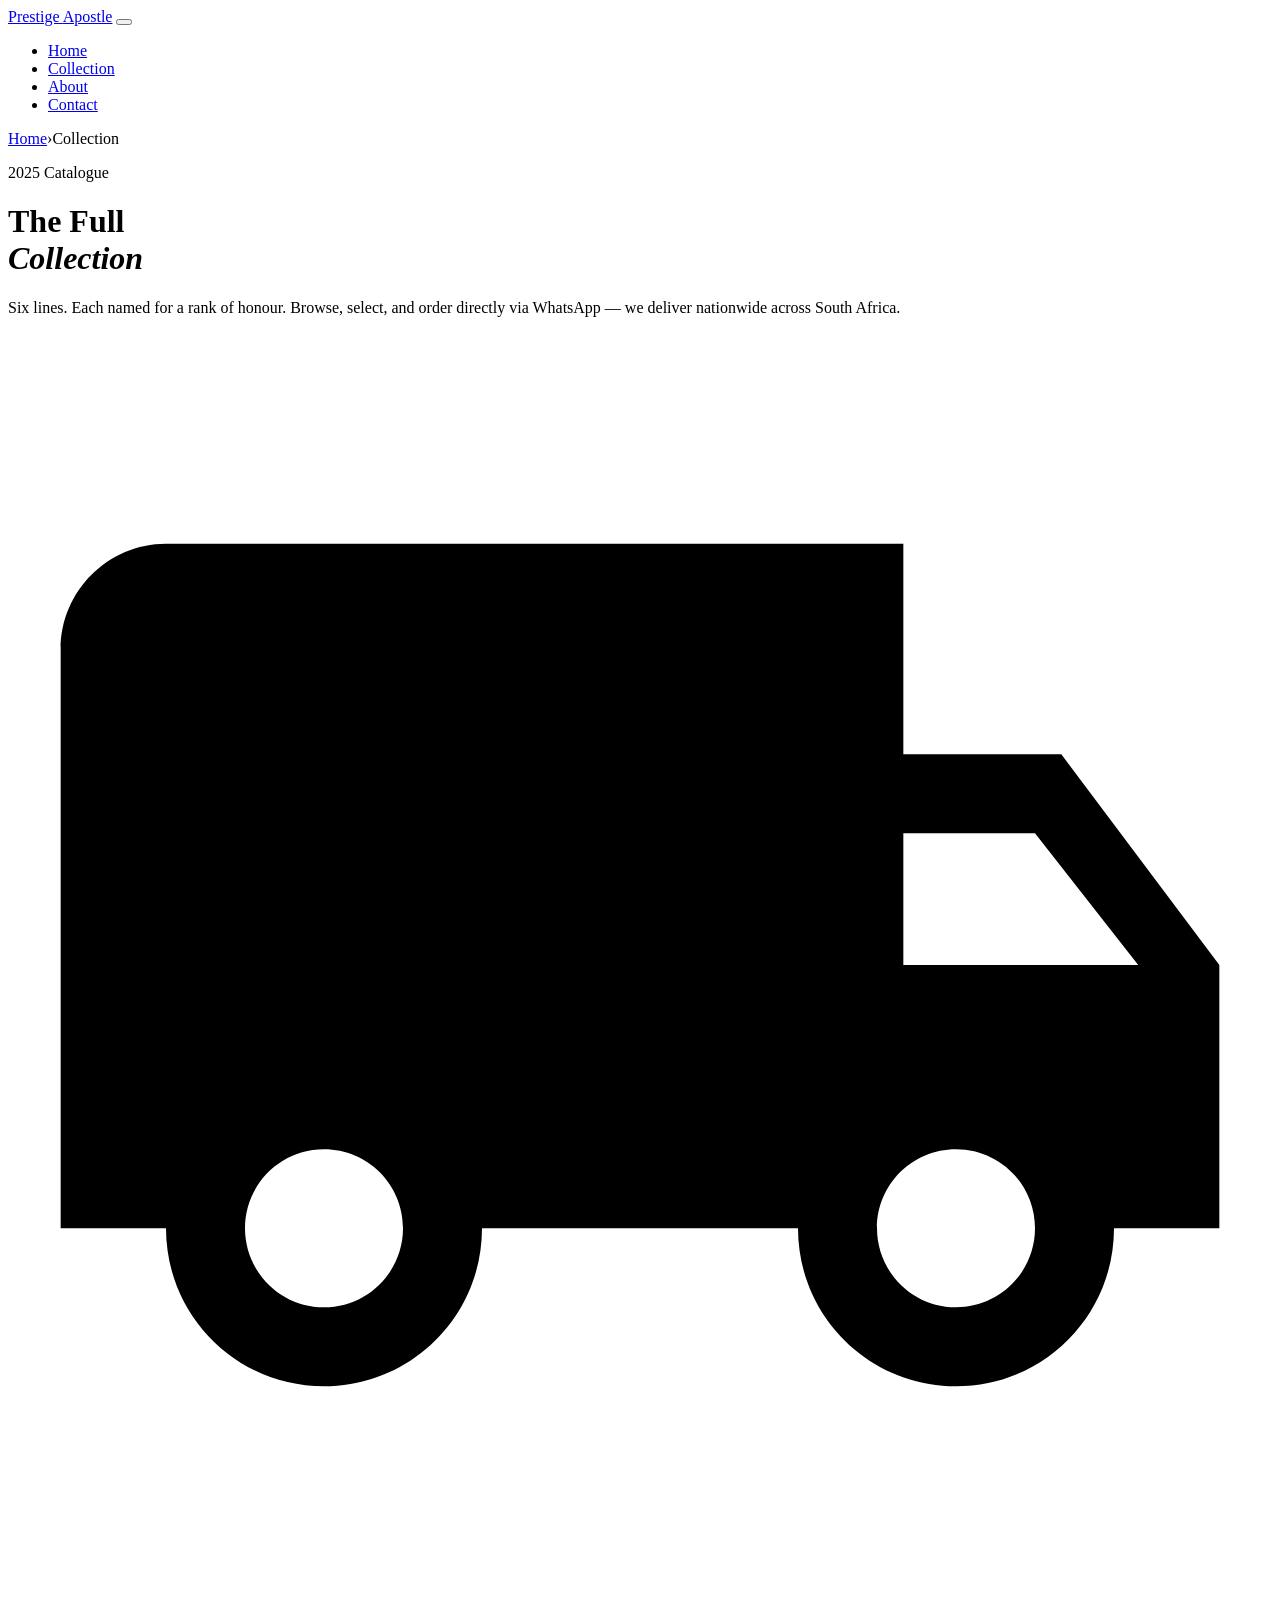
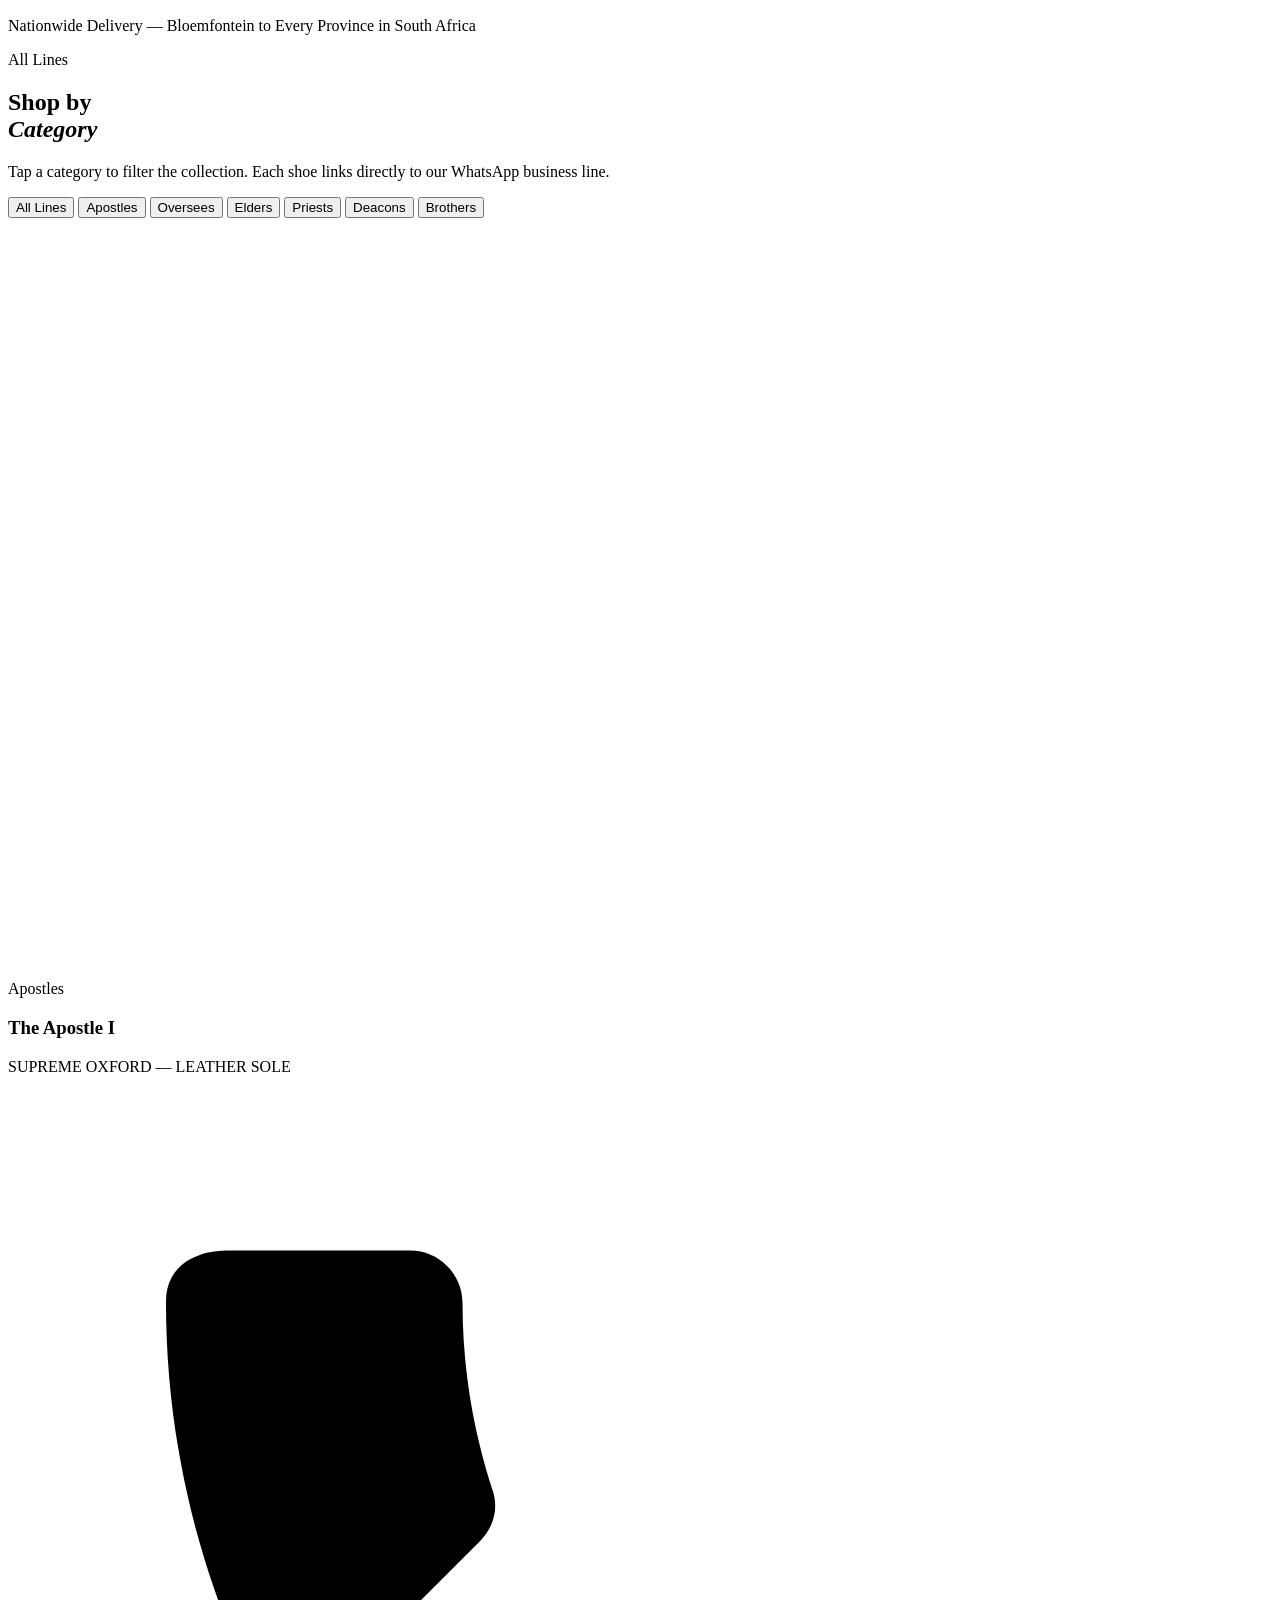
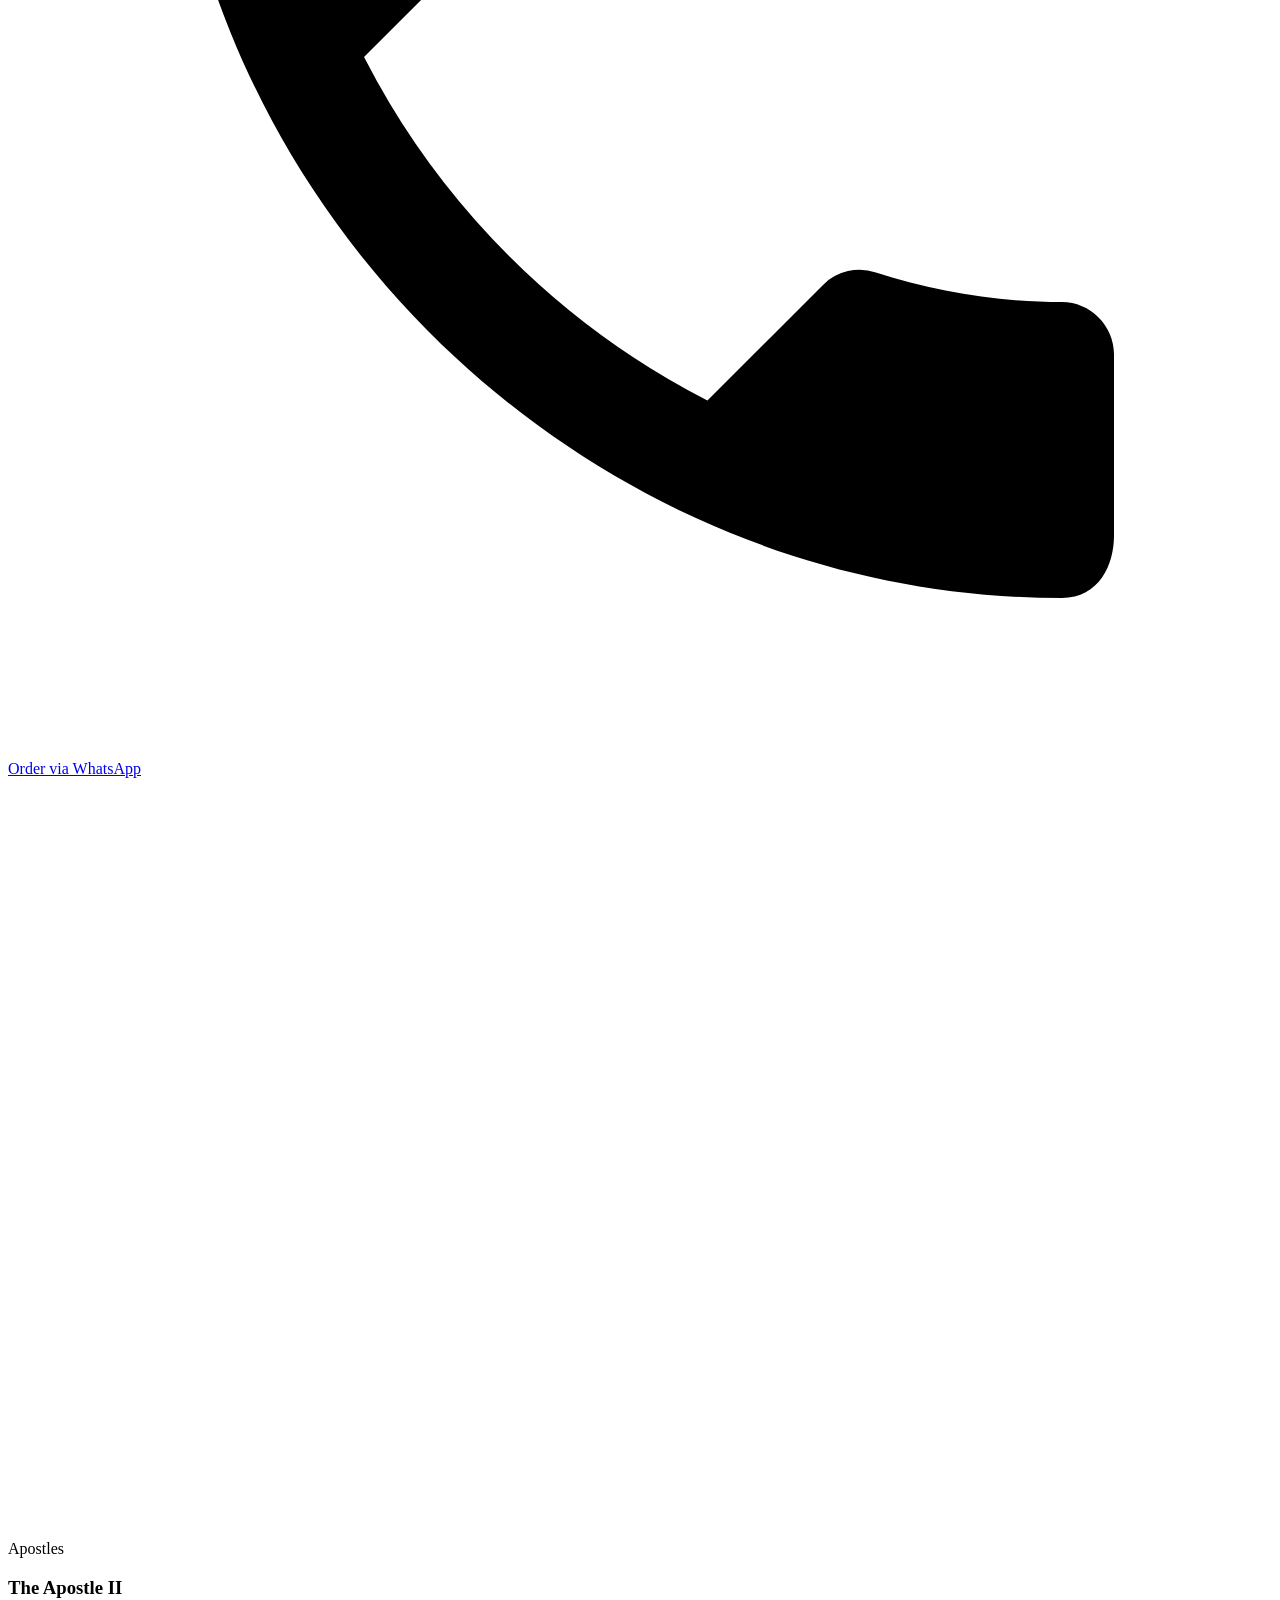
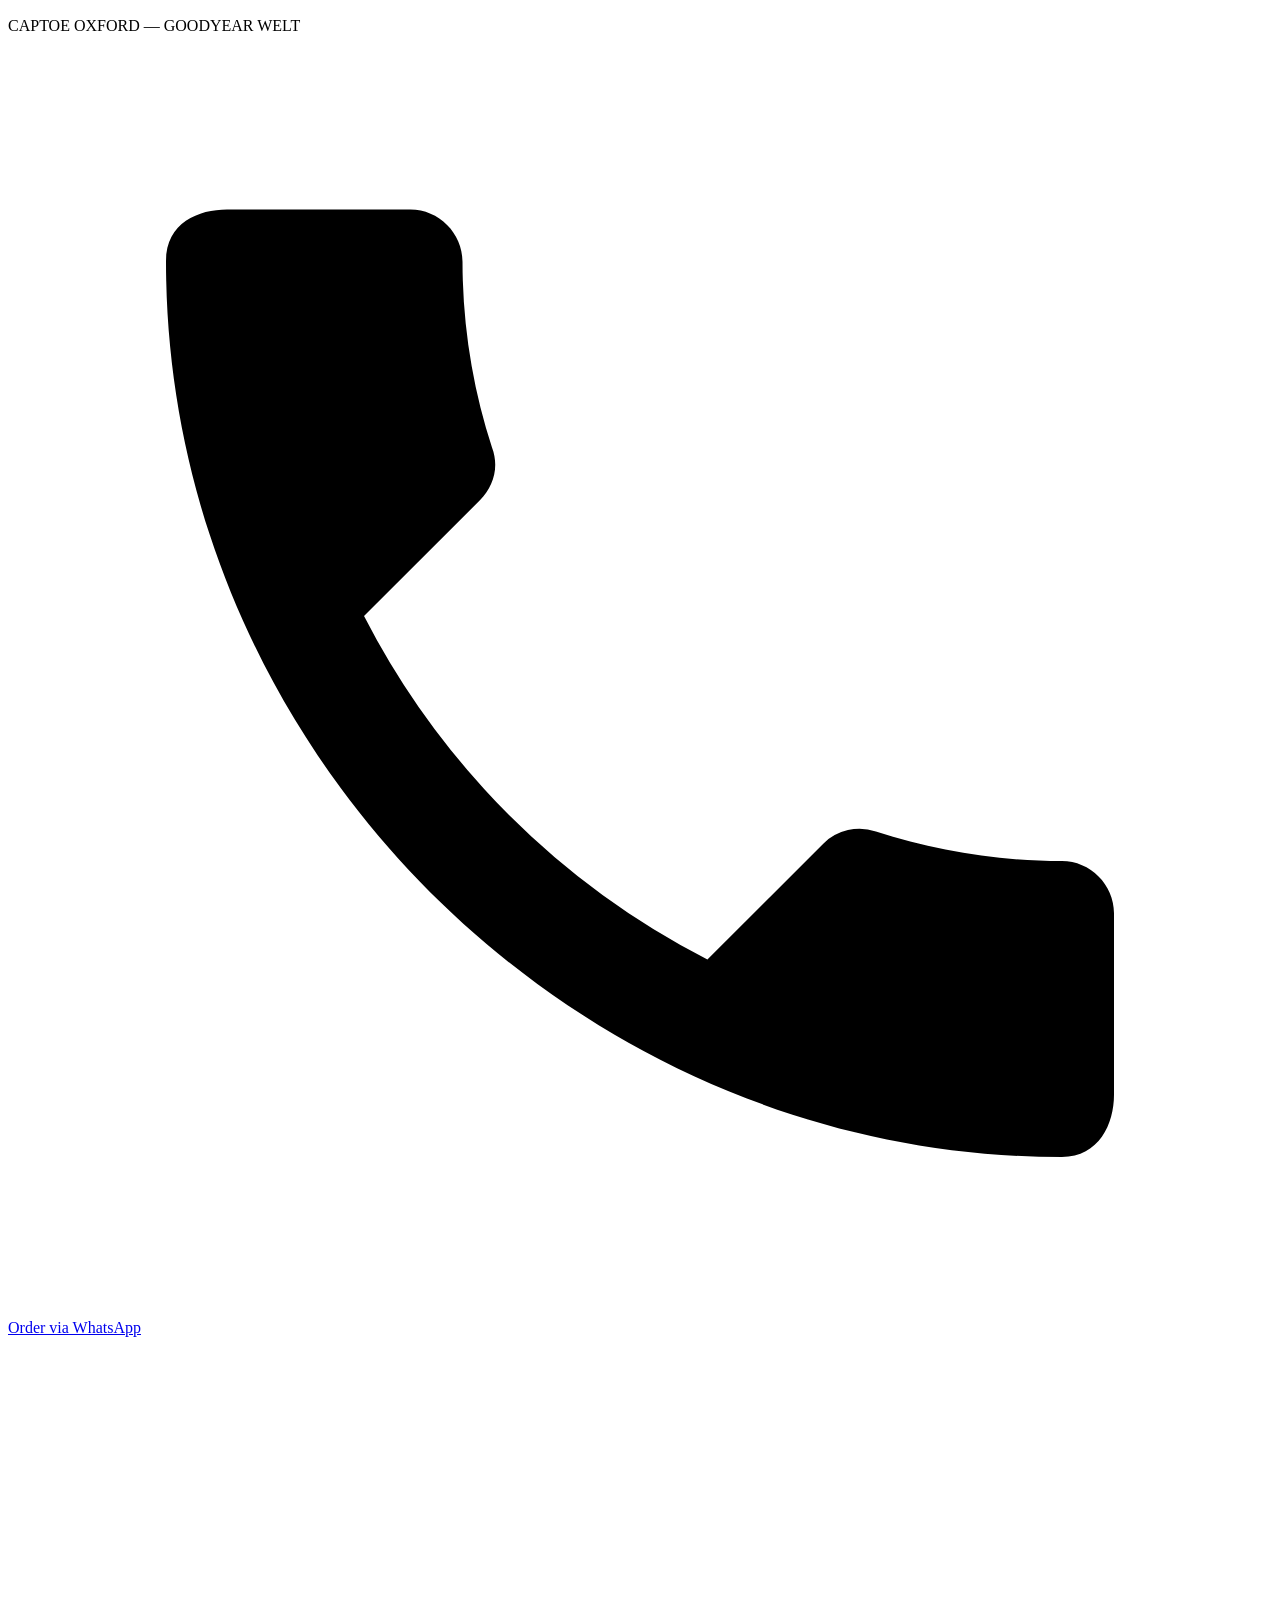
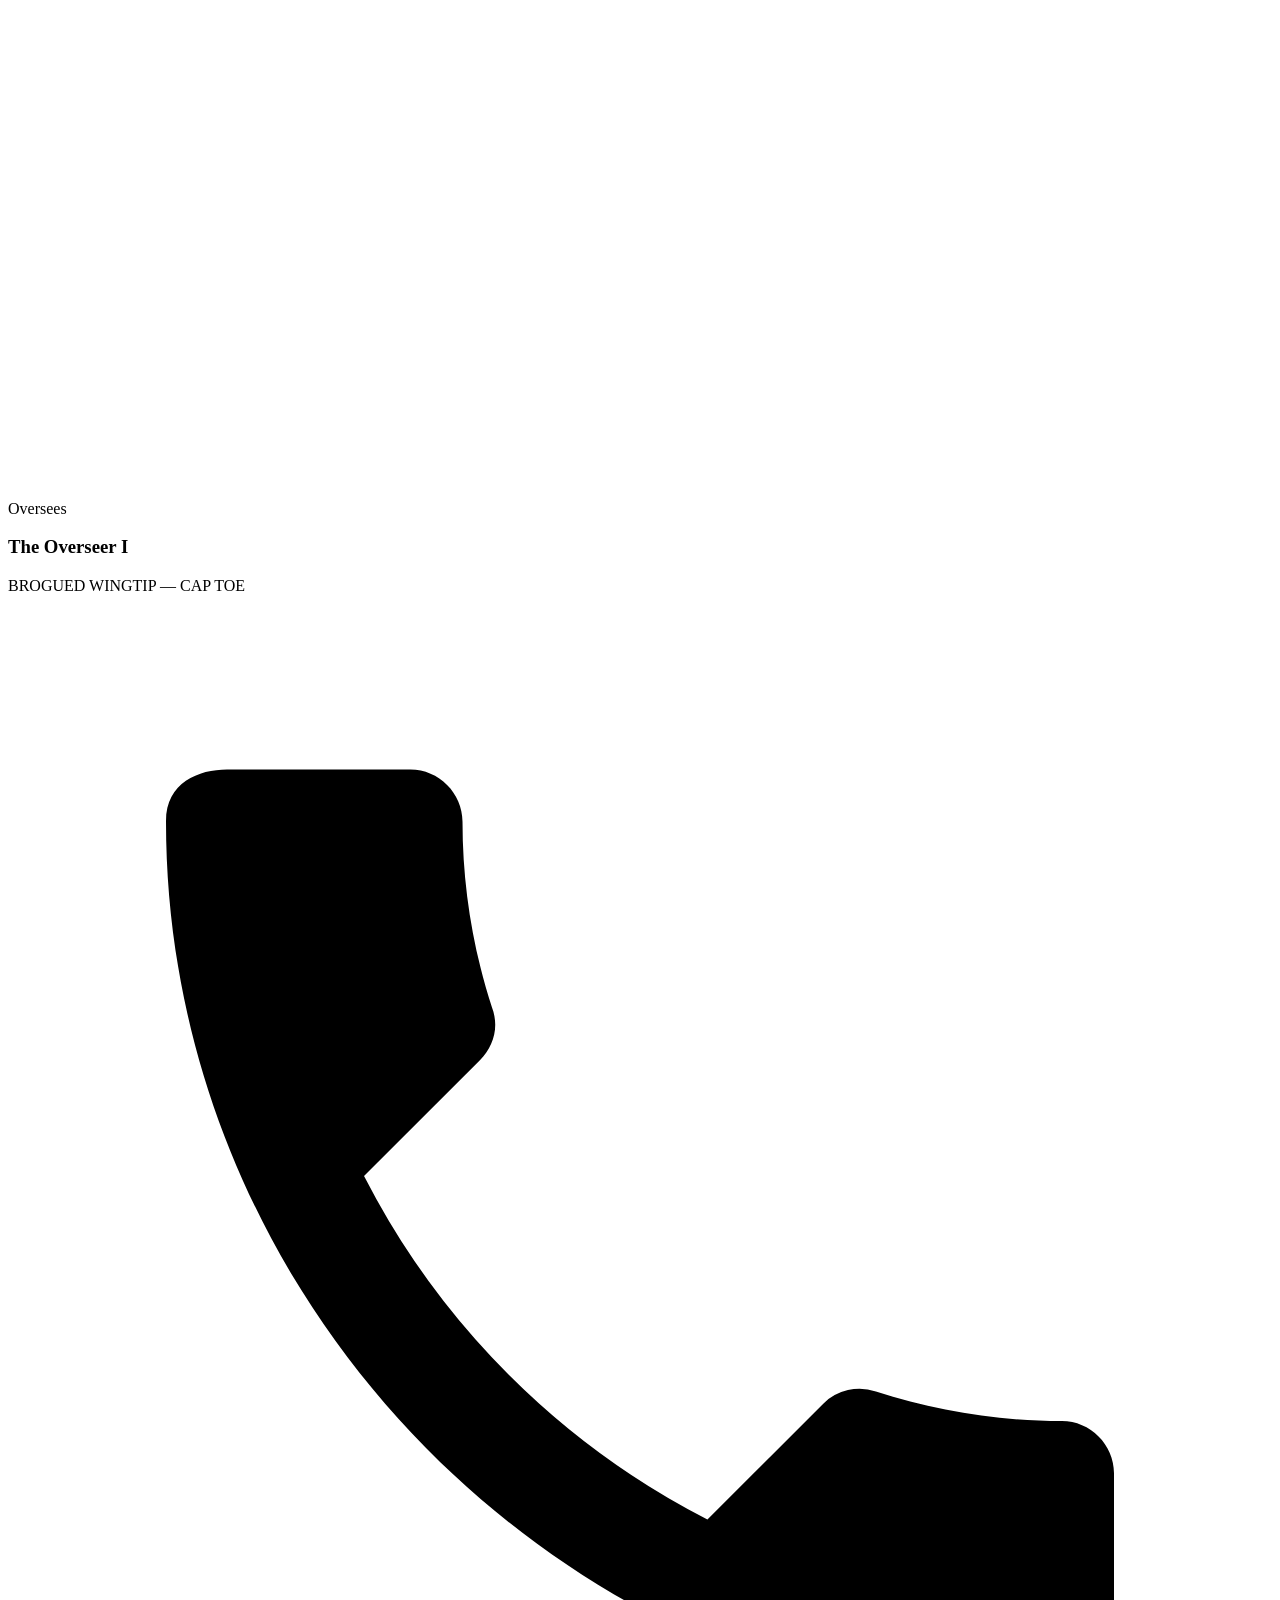
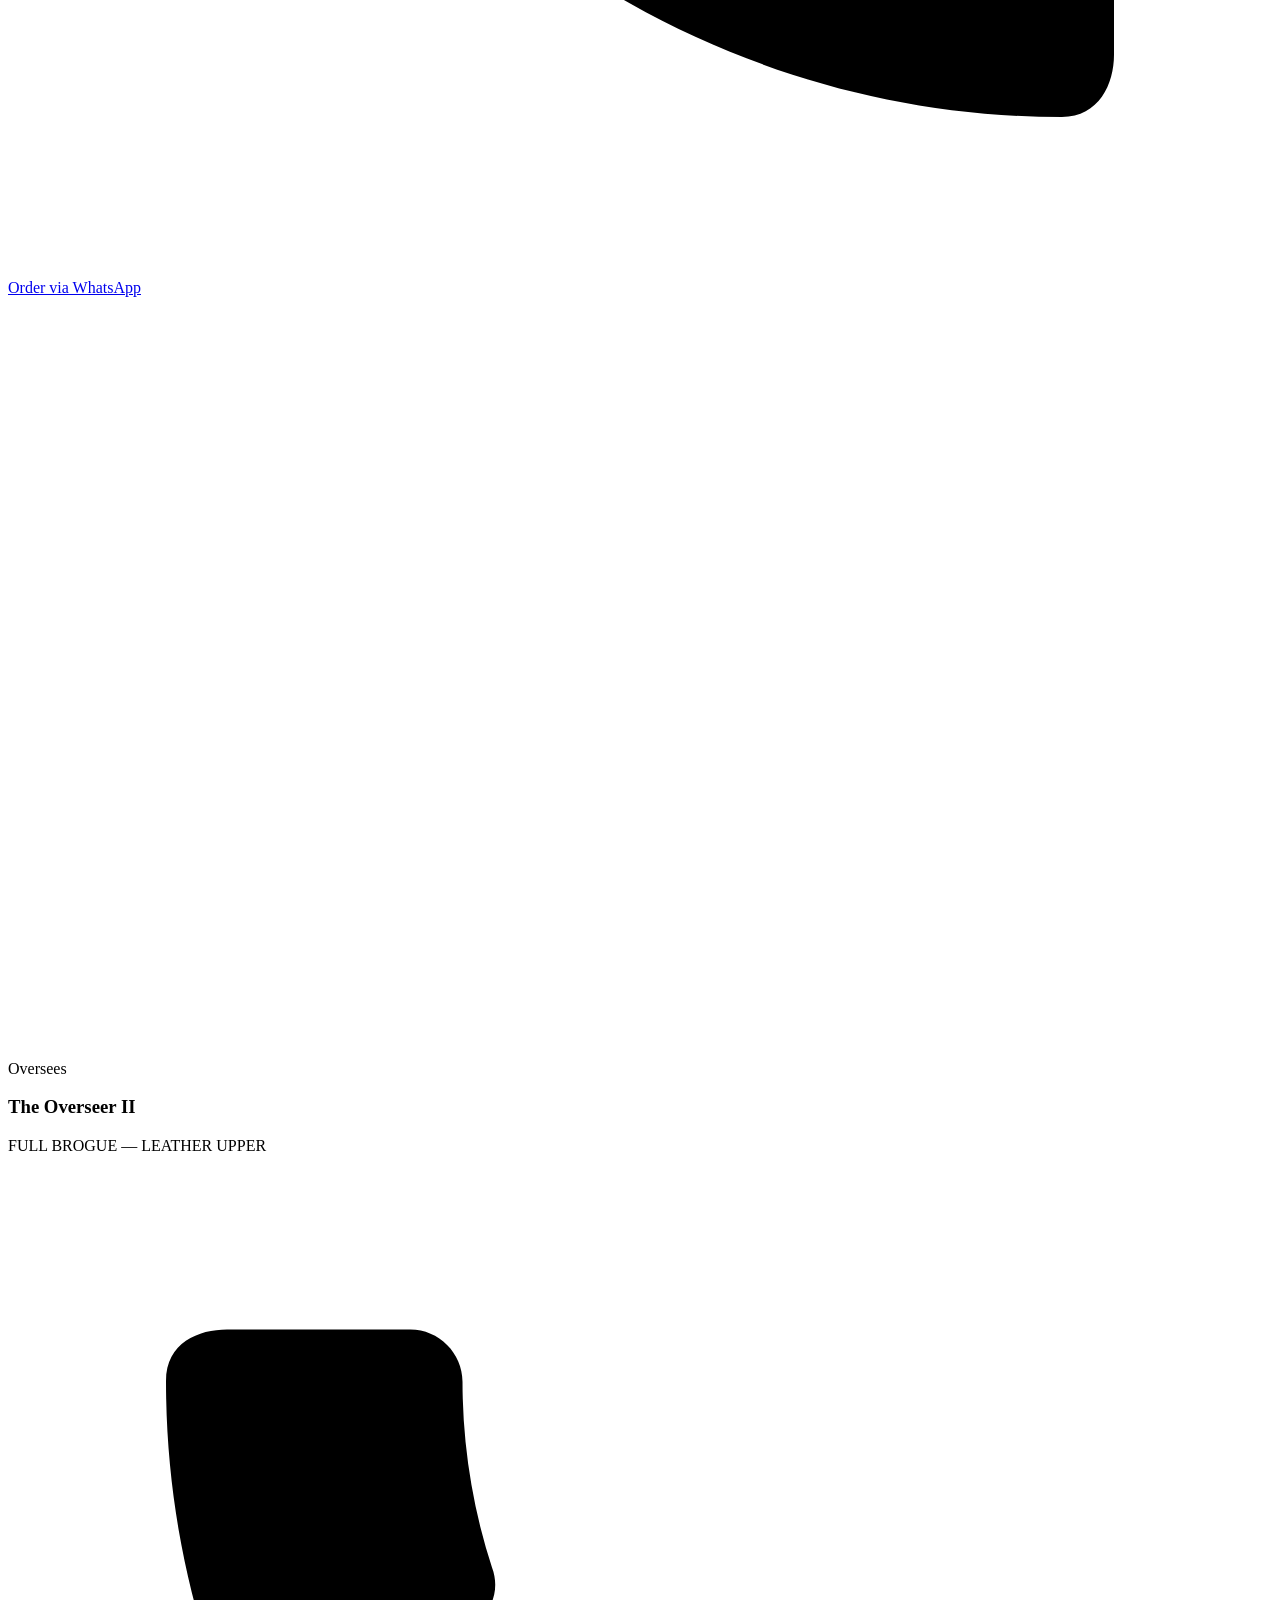
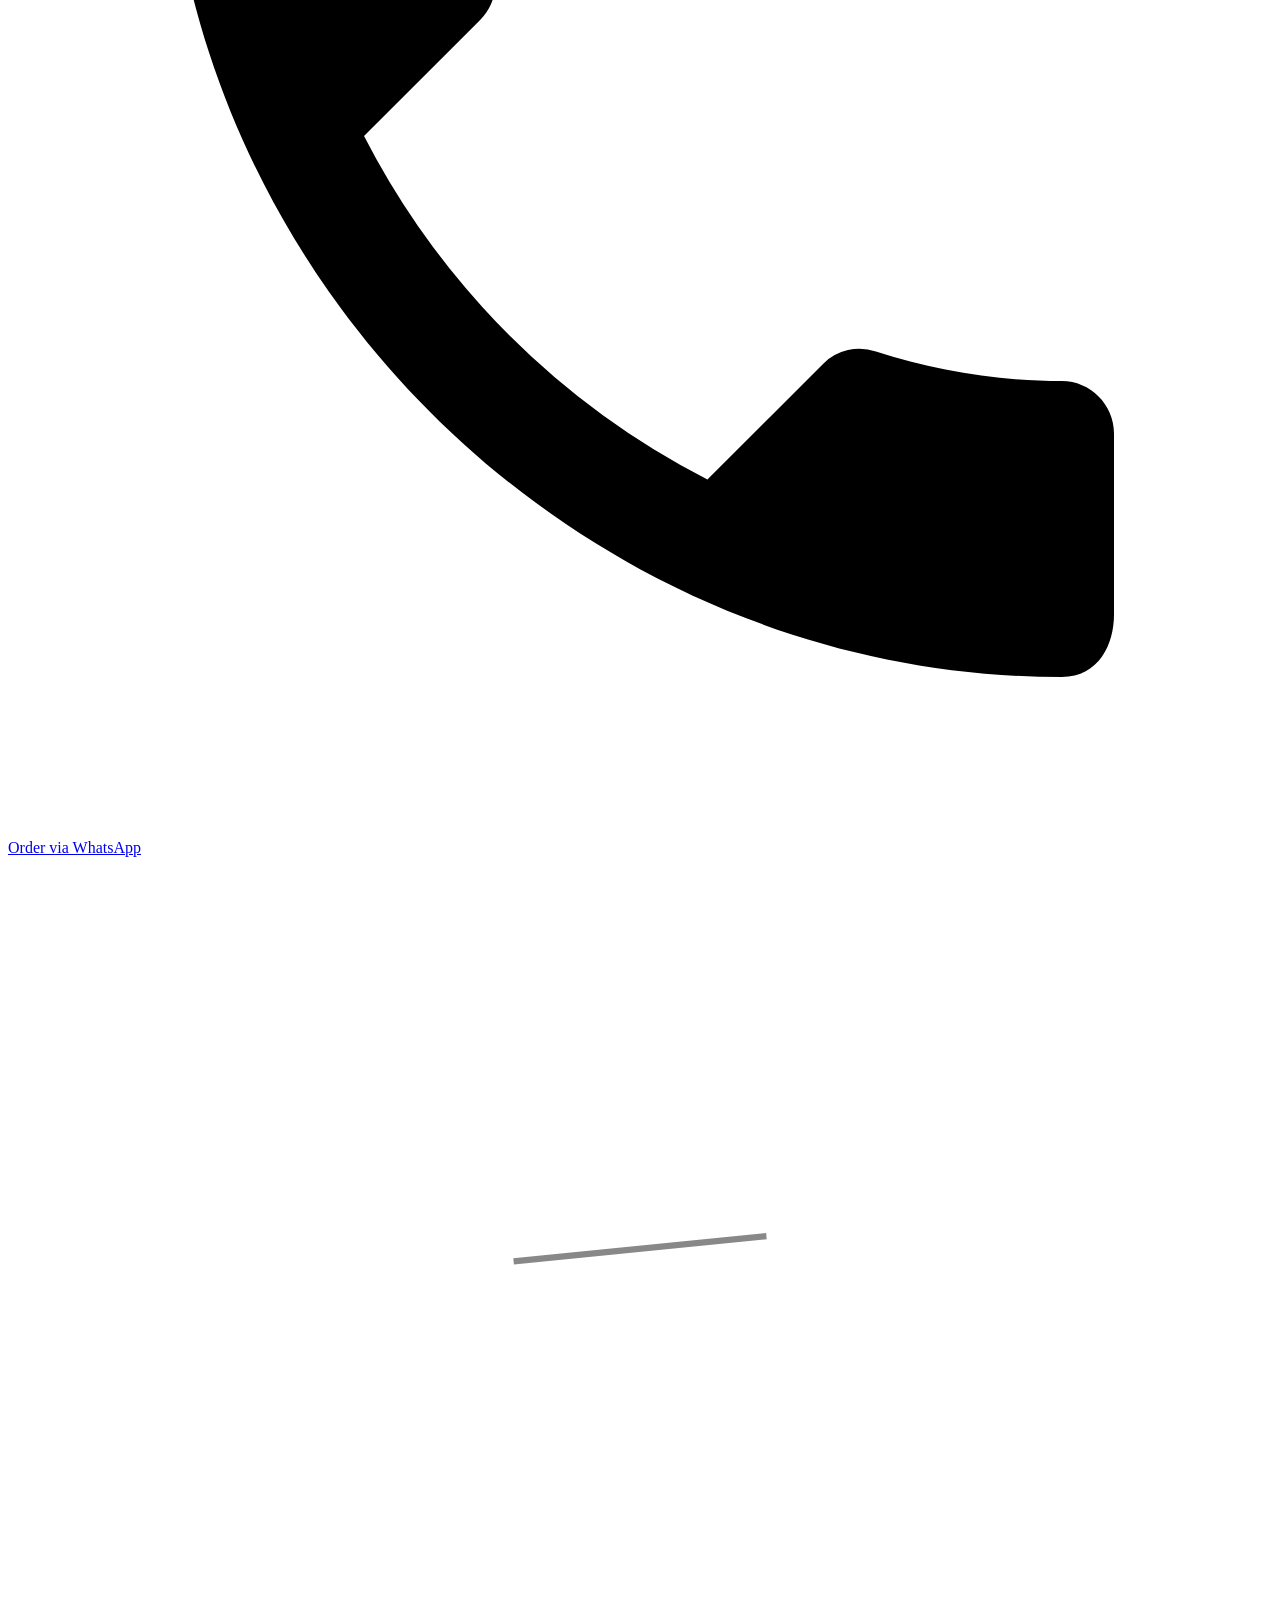
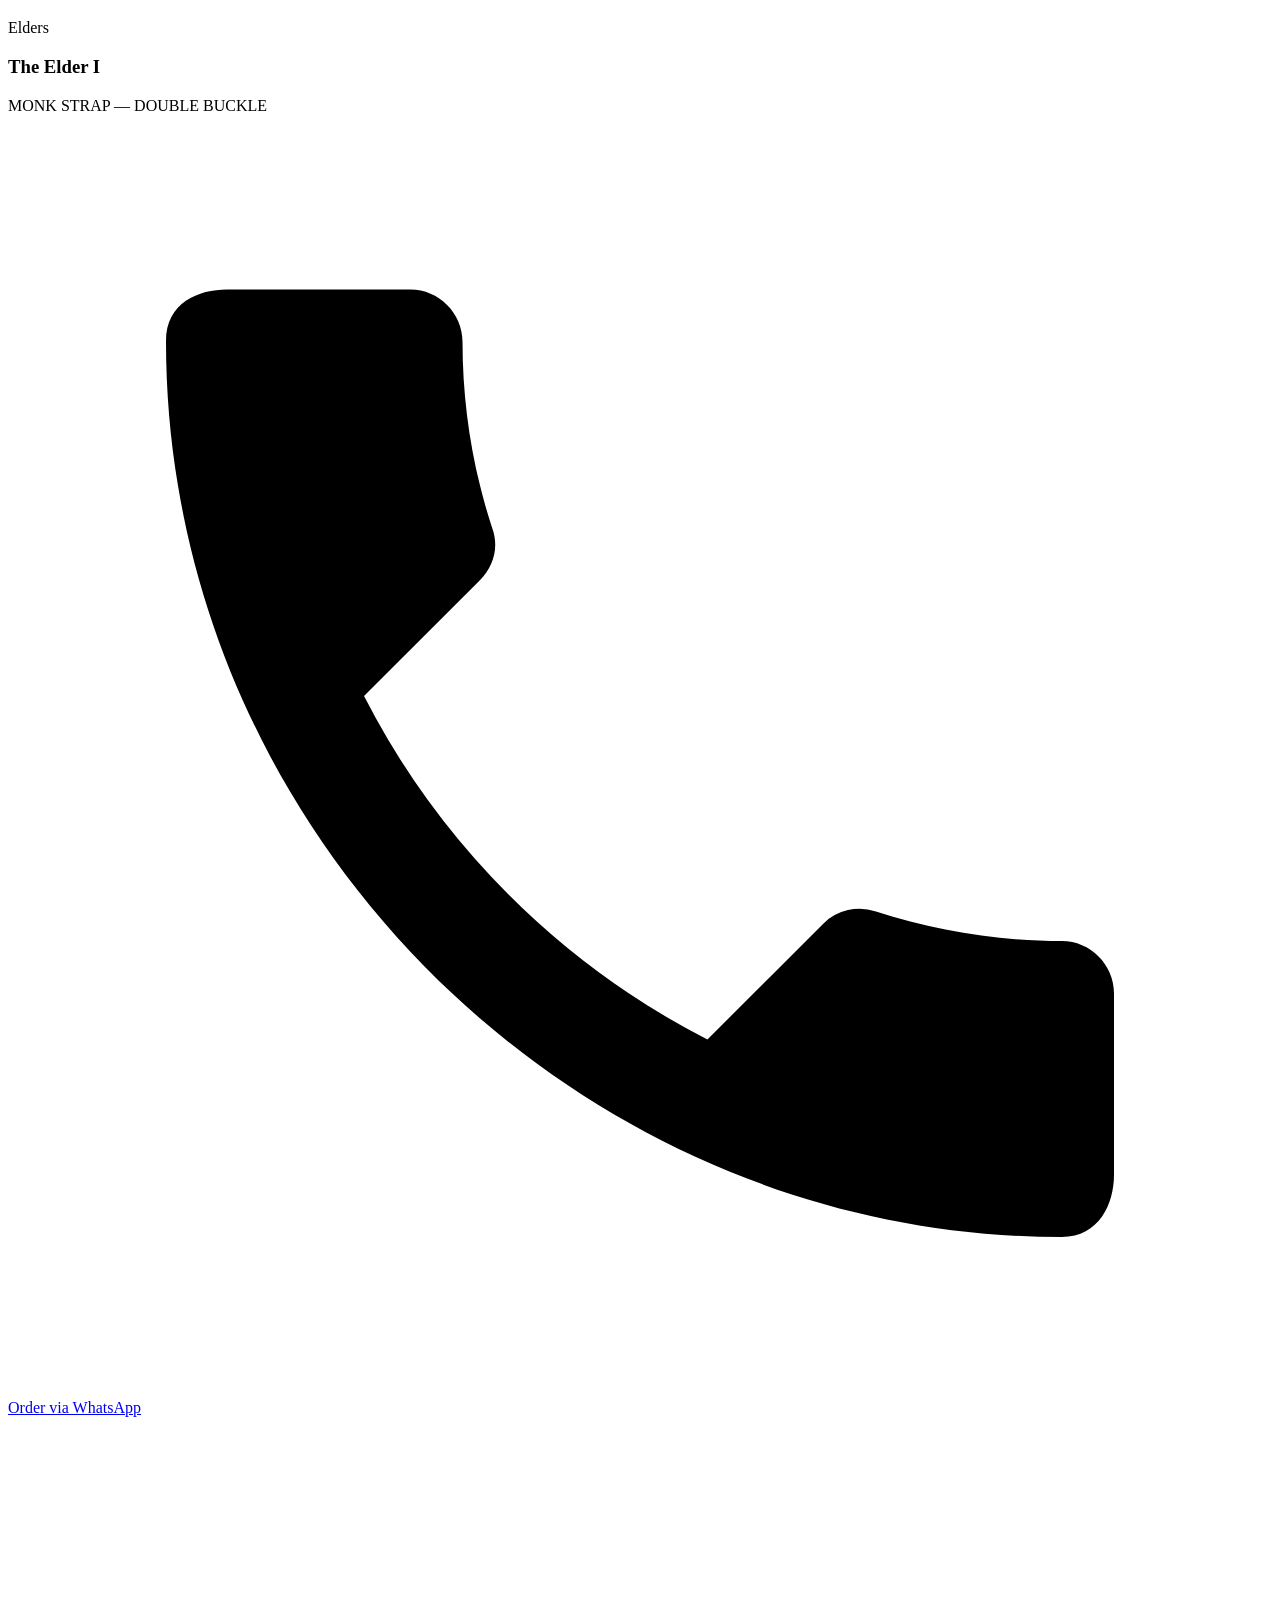
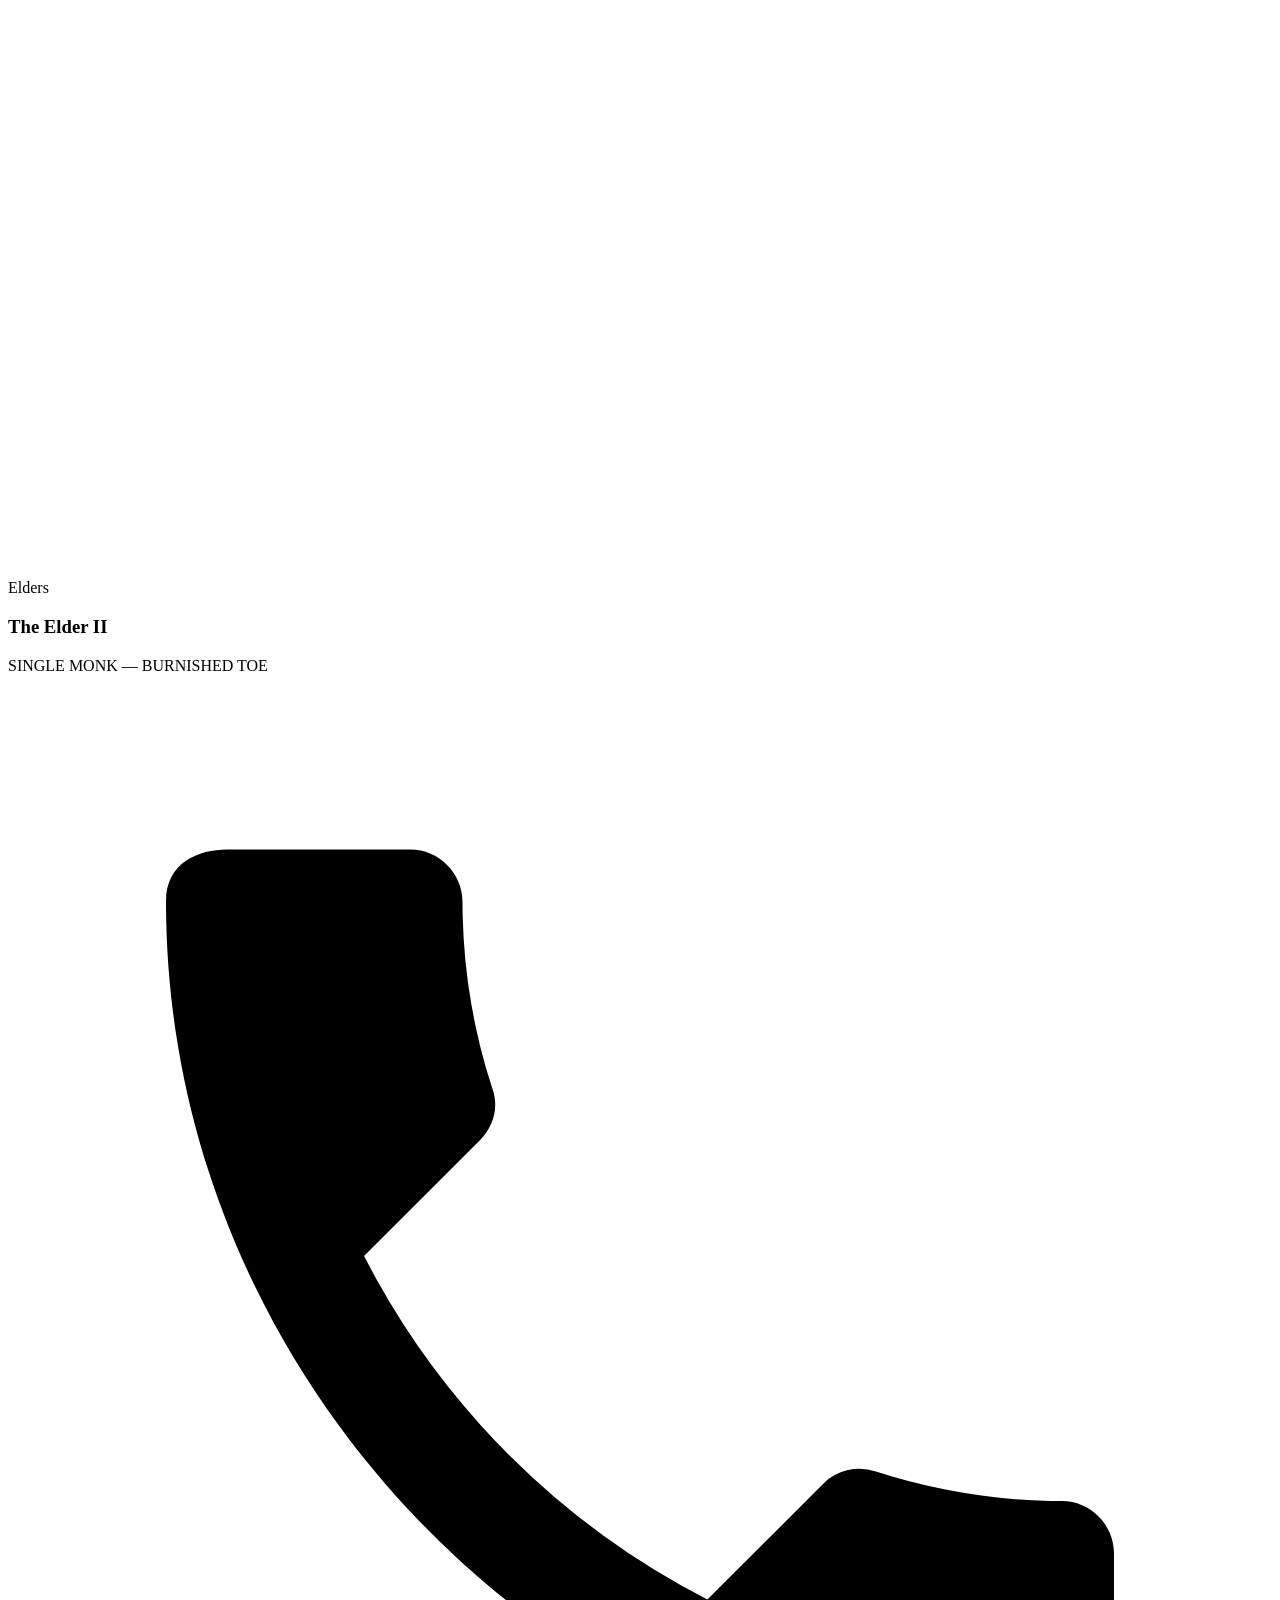
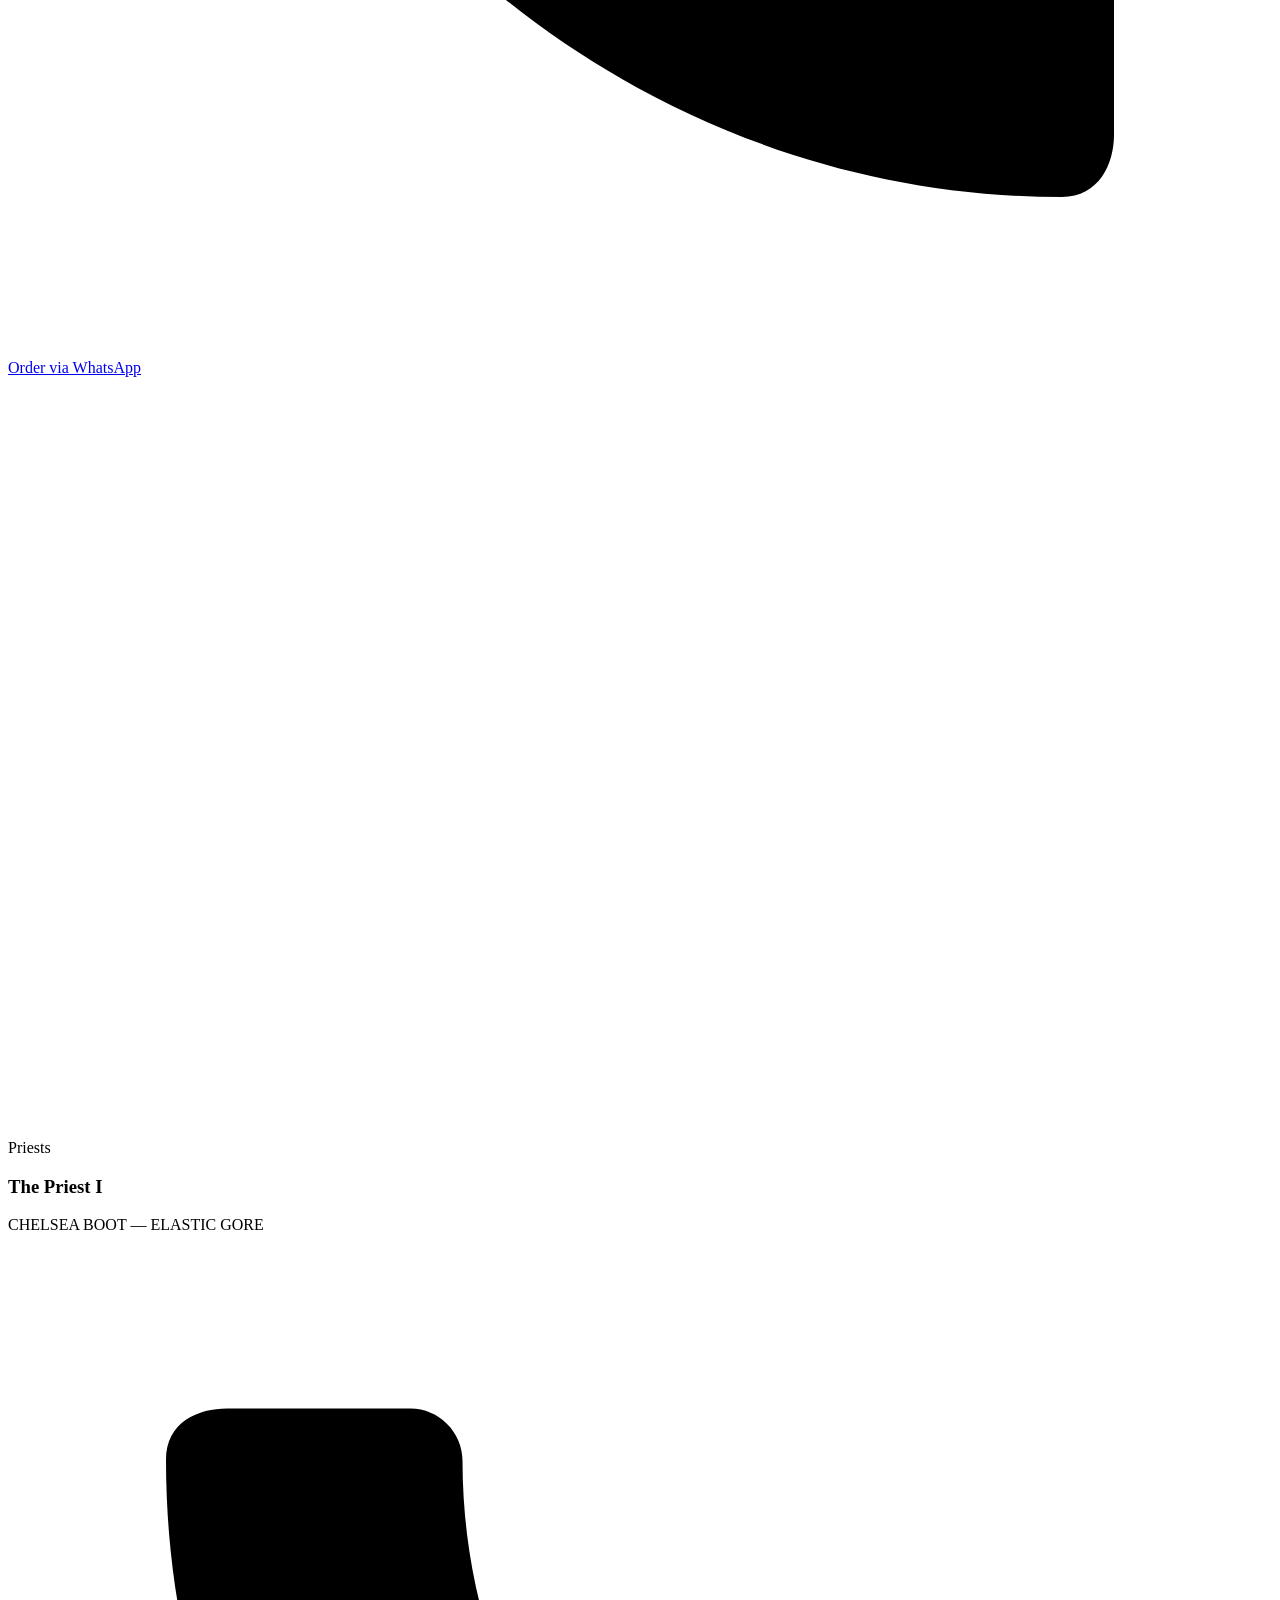
==== products.html @ f1b8ff9a "Add files via upload" ====
<!DOCTYPE html>
<html lang="en">
<head>
  <meta charset="UTF-8" />
  <meta name="viewport" content="width=device-width, initial-scale=1.0" />
  <title>Collection — Prestige Apostle</title>
  <meta name="description" content="Browse all six Prestige Apostle shoe lines — Apostles, Oversees, Elders, Priests, Deacons, Brothers. Order via WhatsApp." />
  <link href="https://fonts.googleapis.com/css2?family=Cormorant+Garamond:ital,wght@0,300;0,400;0,600;1,300;1,400&family=Montserrat:wght@300;400;500;600&display=swap" rel="stylesheet" />
  <link rel="stylesheet" href="style.css" />
</head>
<body>

  <div class="cursor" id="cursor"></div>
  <div class="cursor-ring" id="cursorRing"></div>

  <nav>
    <a href="index.html" class="nav-logo">Prestige <span>Apostle</span></a>
    <button class="nav-toggle" id="navToggle"><span></span><span></span><span></span></button>
    <ul class="nav-links" id="navMenu">
      <li><a href="index.html">Home</a></li>
      <li><a href="products.html">Collection</a></li>
      <li><a href="about.html">About</a></li>
      <li><a href="contact.html">Contact</a></li>
    </ul>
  </nav>

  <!-- PAGE HERO -->
  <div class="page-hero">
    <div class="page-hero-grain"></div>
    <div class="breadcrumb"><a href="index.html">Home</a><span>›</span>Collection</div>
    <p class="page-hero-tag">2025 Catalogue</p>
    <h1 class="page-hero-title">The Full<br><em>Collection</em></h1>
    <p class="page-hero-sub">Six lines. Each named for a rank of honour. Browse, select, and order directly via WhatsApp — we deliver nationwide across South Africa.</p>
  </div>

  <!-- DELIVERY BANNER -->
  <div class="delivery-banner">
    <svg viewBox="0 0 24 24"><path d="M20 8h-3V4H3c-1.1 0-2 .9-2 2v11h2c0 1.66 1.34 3 3 3s3-1.34 3-3h6c0 1.66 1.34 3 3 3s3-1.34 3-3h2v-5l-3-4zM6 18.5c-.83 0-1.5-.67-1.5-1.5s.67-1.5 1.5-1.5 1.5.67 1.5 1.5-.67 1.5-1.5 1.5zm13.5-9l1.96 2.5H17V9.5h2.5zm-1.5 9c-.83 0-1.5-.67-1.5-1.5s.67-1.5 1.5-1.5 1.5.67 1.5 1.5-.67 1.5-1.5 1.5z"/></svg>
    <p>Nationwide Delivery — Bloemfontein to Every Province in South Africa</p>
  </div>

  <!-- PRODUCTS -->
  <section class="products-section">
    <div class="section-header reveal">
      <div>
        <p class="section-tag">All Lines</p>
        <h2 class="section-title">Shop by<br><em>Category</em></h2>
      </div>
      <p class="section-desc">Tap a category to filter the collection. Each shoe links directly to our WhatsApp business line.</p>
    </div>

    <!-- FILTER -->
    <div class="cat-nav reveal">
      <button class="cat-btn active" onclick="filterCat('all', this)">All Lines</button>
      <button class="cat-btn" onclick="filterCat('apostles', this)">Apostles</button>
      <button class="cat-btn" onclick="filterCat('oversees', this)">Oversees</button>
      <button class="cat-btn" onclick="filterCat('elders', this)">Elders</button>
      <button class="cat-btn" onclick="filterCat('priests', this)">Priests</button>
      <button class="cat-btn" onclick="filterCat('deacons', this)">Deacons</button>
      <button class="cat-btn" onclick="filterCat('brothers', this)">Brothers</button>
    </div>

    <div class="products-grid" id="productsGrid">

      <!-- APOSTLES LINE -->
      <div class="product-card card-1 reveal" data-cat="apostles">
        <div class="shoe-placeholder"><div class="glow"></div>
          <svg viewBox="0 0 200 120" fill="none"><path d="M10 90 Q40 50 80 55 Q120 60 160 45 Q175 42 185 50 L185 80 Q170 85 140 88 Q100 92 60 90 Q35 90 10 90Z" fill="white"/><rect x="10" y="88" width="30" height="8" rx="2" fill="white"/></svg>
        </div>
        <div class="cat-badge">Apostles</div>
        <div class="product-overlay">
          <h3 class="product-name">The Apostle I</h3>
          <p class="product-price">SUPREME OXFORD — LEATHER SOLE</p>
          <a href="https://wa.me/27724137487?text=Hi%2C%20I'm%20interested%20in%20The%20Apostle%20I%20from%20Prestige%20Apostle." class="product-buy" target="_blank"><svg viewBox="0 0 24 24"><path d="M20.01 15.38c-1.23 0-2.42-.2-3.53-.56a.977.977 0 0 0-1 .23l-2.2 2.2a15.045 15.045 0 0 1-6.52-6.52l2.2-2.2c.26-.26.37-.63.23-1-.36-1.11-.56-2.3-.56-3.53 0-.54-.45-.99-.99-.99H4.19C3.65 3 3 3.24 3 3.99 3 13.28 10.73 21 20.01 21c.71 0 .99-.63.99-1.18v-3.45c0-.54-.45-.99-.99-.99z"/></svg>Order via WhatsApp</a>
        </div>
      </div>

      <div class="product-card card-2 reveal" data-cat="apostles">
        <div class="shoe-placeholder"><div class="glow"></div>
          <svg viewBox="0 0 200 120" fill="none"><path d="M12 88 Q45 60 85 62 Q120 65 158 50 Q172 46 182 56 L182 80 Q162 86 125 89 Q85 93 50 90 Q28 89 12 88Z" fill="white"/><rect x="12" y="86" width="28" height="10" rx="3" fill="white"/></svg>
        </div>
        <div class="cat-badge">Apostles</div>
        <div class="product-overlay">
          <h3 class="product-name">The Apostle II</h3>
          <p class="product-price">CAPTOE OXFORD — GOODYEAR WELT</p>
          <a href="https://wa.me/27724137487?text=Hi%2C%20I'm%20interested%20in%20The%20Apostle%20II%20from%20Prestige%20Apostle." class="product-buy" target="_blank"><svg viewBox="0 0 24 24"><path d="M20.01 15.38c-1.23 0-2.42-.2-3.53-.56a.977.977 0 0 0-1 .23l-2.2 2.2a15.045 15.045 0 0 1-6.52-6.52l2.2-2.2c.26-.26.37-.63.23-1-.36-1.11-.56-2.3-.56-3.53 0-.54-.45-.99-.99-.99H4.19C3.65 3 3 3.24 3 3.99 3 13.28 10.73 21 20.01 21c.71 0 .99-.63.99-1.18v-3.45c0-.54-.45-.99-.99-.99z"/></svg>Order via WhatsApp</a>
        </div>
      </div>

      <!-- OVERSEES LINE -->
      <div class="product-card card-3 reveal" data-cat="oversees">
        <div class="shoe-placeholder"><div class="glow"></div>
          <svg viewBox="0 0 200 120" fill="none"><path d="M15 85 Q50 55 90 58 Q130 62 165 48 Q178 44 185 54 L185 78 Q165 84 130 87 Q90 91 55 88 Q30 88 15 85Z" fill="white"/><ellipse cx="25" cy="88" rx="12" ry="5" fill="white"/><line x1="70" y1="62" x2="70" y2="85" stroke="white" stroke-width="0.8"/><line x1="85" y1="60" x2="85" y2="83" stroke="white" stroke-width="0.8"/><line x1="100" y1="61" x2="100" y2="82" stroke="white" stroke-width="0.8"/></svg>
        </div>
        <div class="cat-badge">Oversees</div>
        <div class="product-overlay">
          <h3 class="product-name">The Overseer I</h3>
          <p class="product-price">BROGUED WINGTIP — CAP TOE</p>
          <a href="https://wa.me/27724137487?text=Hi%2C%20I'm%20interested%20in%20The%20Overseer%20I%20from%20Prestige%20Apostle." class="product-buy" target="_blank"><svg viewBox="0 0 24 24"><path d="M20.01 15.38c-1.23 0-2.42-.2-3.53-.56a.977.977 0 0 0-1 .23l-2.2 2.2a15.045 15.045 0 0 1-6.52-6.52l2.2-2.2c.26-.26.37-.63.23-1-.36-1.11-.56-2.3-.56-3.53 0-.54-.45-.99-.99-.99H4.19C3.65 3 3 3.24 3 3.99 3 13.28 10.73 21 20.01 21c.71 0 .99-.63.99-1.18v-3.45c0-.54-.45-.99-.99-.99z"/></svg>Order via WhatsApp</a>
        </div>
      </div>

      <div class="product-card card-4 reveal" data-cat="oversees">
        <div class="shoe-placeholder"><div class="glow"></div>
          <svg viewBox="0 0 200 120" fill="none"><path d="M14 88 Q48 62 86 64 Q122 66 158 52 Q172 48 182 57 L182 80 Q160 86 122 89 Q84 93 50 90 Q28 89 14 88Z" fill="white"/><rect x="14" y="86" width="26" height="9" rx="2" fill="white"/></svg>
        </div>
        <div class="cat-badge">Oversees</div>
        <div class="product-overlay">
          <h3 class="product-name">The Overseer II</h3>
          <p class="product-price">FULL BROGUE — LEATHER UPPER</p>
          <a href="https://wa.me/27724137487?text=Hi%2C%20I'm%20interested%20in%20The%20Overseer%20II%20from%20Prestige%20Apostle." class="product-buy" target="_blank"><svg viewBox="0 0 24 24"><path d="M20.01 15.38c-1.23 0-2.42-.2-3.53-.56a.977.977 0 0 0-1 .23l-2.2 2.2a15.045 15.045 0 0 1-6.52-6.52l2.2-2.2c.26-.26.37-.63.23-1-.36-1.11-.56-2.3-.56-3.53 0-.54-.45-.99-.99-.99H4.19C3.65 3 3 3.24 3 3.99 3 13.28 10.73 21 20.01 21c.71 0 .99-.63.99-1.18v-3.45c0-.54-.45-.99-.99-.99z"/></svg>Order via WhatsApp</a>
        </div>
      </div>

      <!-- ELDERS LINE -->
      <div class="product-card card-5 reveal" data-cat="elders">
        <div class="shoe-placeholder"><div class="glow"></div>
          <svg viewBox="0 0 200 120" fill="none"><path d="M12 88 Q45 60 85 62 Q120 65 158 50 Q172 46 182 56 L182 80 Q162 86 125 89 Q85 93 50 90 Q28 89 12 88Z" fill="white"/><rect x="12" y="86" width="28" height="10" rx="3" fill="white"/><path d="M80 64 Q100 62 120 60" stroke="#888" stroke-width="1"/></svg>
        </div>
        <div class="cat-badge">Elders</div>
        <div class="product-overlay">
          <h3 class="product-name">The Elder I</h3>
          <p class="product-price">MONK STRAP — DOUBLE BUCKLE</p>
          <a href="https://wa.me/27724137487?text=Hi%2C%20I'm%20interested%20in%20The%20Elder%20I%20from%20Prestige%20Apostle." class="product-buy" target="_blank"><svg viewBox="0 0 24 24"><path d="M20.01 15.38c-1.23 0-2.42-.2-3.53-.56a.977.977 0 0 0-1 .23l-2.2 2.2a15.045 15.045 0 0 1-6.52-6.52l2.2-2.2c.26-.26.37-.63.23-1-.36-1.11-.56-2.3-.56-3.53 0-.54-.45-.99-.99-.99H4.19C3.65 3 3 3.24 3 3.99 3 13.28 10.73 21 20.01 21c.71 0 .99-.63.99-1.18v-3.45c0-.54-.45-.99-.99-.99z"/></svg>Order via WhatsApp</a>
        </div>
      </div>

      <div class="product-card card-6 reveal" data-cat="elders">
        <div class="shoe-placeholder"><div class="glow"></div>
          <svg viewBox="0 0 200 120" fill="none"><path d="M16 87 Q50 62 88 64 Q124 67 160 53 Q174 49 183 58 L183 80 Q162 86 124 89 Q86 93 52 91 Q30 90 16 87Z" fill="white"/><rect x="16" y="85" width="24" height="9" rx="2" fill="white"/><line x1="88" y1="66" x2="88" y2="88" stroke="white" stroke-width="0.8"/><line x1="104" y1="65" x2="104" y2="87" stroke="white" stroke-width="0.8"/></svg>
        </div>
        <div class="cat-badge">Elders</div>
        <div class="product-overlay">
          <h3 class="product-name">The Elder II</h3>
          <p class="product-price">SINGLE MONK — BURNISHED TOE</p>
          <a href="https://wa.me/27724137487?text=Hi%2C%20I'm%20interested%20in%20The%20Elder%20II%20from%20Prestige%20Apostle." class="product-buy" target="_blank"><svg viewBox="0 0 24 24"><path d="M20.01 15.38c-1.23 0-2.42-.2-3.53-.56a.977.977 0 0 0-1 .23l-2.2 2.2a15.045 15.045 0 0 1-6.52-6.52l2.2-2.2c.26-.26.37-.63.23-1-.36-1.11-.56-2.3-.56-3.53 0-.54-.45-.99-.99-.99H4.19C3.65 3 3 3.24 3 3.99 3 13.28 10.73 21 20.01 21c.71 0 .99-.63.99-1.18v-3.45c0-.54-.45-.99-.99-.99z"/></svg>Order via WhatsApp</a>
        </div>
      </div>

      <!-- PRIESTS LINE -->
      <div class="product-card card-1 reveal" data-cat="priests">
        <div class="shoe-placeholder"><div class="glow"></div>
          <svg viewBox="0 0 200 120" fill="none"><path d="M18 86 Q55 58 92 60 Q128 63 162 50 Q176 46 184 55 L184 78 Q165 84 128 88 Q90 92 55 90 Q32 89 18 86Z" fill="white"/><rect x="18" y="84" width="25" height="9" rx="2" fill="white"/><path d="M75 62 L80 86 M95 61 L99 86" stroke="white" stroke-width="0.8" fill="none"/></svg>
        </div>
        <div class="cat-badge">Priests</div>
        <div class="product-overlay">
          <h3 class="product-name">The Priest I</h3>
          <p class="product-price">CHELSEA BOOT — ELASTIC GORE</p>
          <a href="https://wa.me/27724137487?text=Hi%2C%20I'm%20interested%20in%20The%20Priest%20I%20from%20Prestige%20Apostle." class="product-buy" target="_blank"><svg viewBox="0 0 24 24"><path d="M20.01 15.38c-1.23 0-2.42-.2-3.53-.56a.977.977 0 0 0-1 .23l-2.2 2.2a15.045 15.045 0 0 1-6.52-6.52l2.2-2.2c.26-.26.37-.63.23-1-.36-1.11-.56-2.3-.56-3.53 0-.54-.45-.99-.99-.99H4.19C3.65 3 3 3.24 3 3.99 3 13.28 10.73 21 20.01 21c.71 0 .99-.63.99-1.18v-3.45c0-.54-.45-.99-.99-.99z"/></svg>Order via WhatsApp</a>
        </div>
      </div>

      <div class="product-card card-2 reveal" data-cat="priests">
        <div class="shoe-placeholder"><div class="glow"></div>
          <svg viewBox="0 0 200 120" fill="none"><path d="M14 88 Q48 62 86 64 Q122 66 158 52 Q172 48 182 57 L182 80 Q160 86 122 89 Q84 93 50 90 Q28 89 14 88Z" fill="white"/><rect x="14" y="86" width="26" height="9" rx="2" fill="white"/><path d="M86 66 Q104 64 122 62" stroke="#777" stroke-width="1.2"/></svg>
        </div>
        <div class="cat-badge">Priests</div>
        <div class="product-overlay">
          <h3 class="product-name">The Priest II</h3>
          <p class="product-price">SLIP-ON LOAFER — TASSEL DETAIL</p>
          <a href="https://wa.me/27724137487?text=Hi%2C%20I'm%20interested%20in%20The%20Priest%20II%20from%20Prestige%20Apostle." class="product-buy" target="_blank"><svg viewBox="0 0 24 24"><path d="M20.01 15.38c-1.23 0-2.42-.2-3.53-.56a.977.977 0 0 0-1 .23l-2.2 2.2a15.045 15.045 0 0 1-6.52-6.52l2.2-2.2c.26-.26.37-.63.23-1-.36-1.11-.56-2.3-.56-3.53 0-.54-.45-.99-.99-.99H4.19C3.65 3 3 3.24 3 3.99 3 13.28 10.73 21 20.01 21c.71 0 .99-.63.99-1.18v-3.45c0-.54-.45-.99-.99-.99z"/></svg>Order via WhatsApp</a>
        </div>
      </div>

      <!-- DEACONS LINE -->
      <div class="product-card card-3 reveal" data-cat="deacons">
        <div class="shoe-placeholder"><div class="glow"></div>
          <svg viewBox="0 0 200 120" fill="none"><path d="M14 88 Q48 62 86 64 Q122 66 158 52 Q172 48 182 57 L182 80 Q160 86 122 89 Q84 93 50 90 Q28 89 14 88Z" fill="white"/><rect x="14" y="86" width="26" height="9" rx="2" fill="white"/><line x1="86" y1="66" x2="86" y2="88" stroke="white" stroke-width="0.8"/><line x1="100" y1="65" x2="100" y2="87" stroke="white" stroke-width="0.8"/><line x1="114" y1="63" x2="114" y2="86" stroke="white" stroke-width="0.8"/></svg>
        </div>
        <div class="cat-badge">Deacons</div>
        <div class="product-overlay">
          <h3 class="product-name">The Deacon I</h3>
          <p class="product-price">DERBY LACE-UP — GOODYEAR WELT</p>
          <a href="https://wa.me/27724137487?text=Hi%2C%20I'm%20interested%20in%20The%20Deacon%20I%20from%20Prestige%20Apostle." class="product-buy" target="_blank"><svg viewBox="0 0 24 24"><path d="M20.01 15.38c-1.23 0-2.42-.2-3.53-.56a.977.977 0 0 0-1 .23l-2.2 2.2a15.045 15.045 0 0 1-6.52-6.52l2.2-2.2c.26-.26.37-.63.23-1-.36-1.11-.56-2.3-.56-3.53 0-.54-.45-.99-.99-.99H4.19C3.65 3 3 3.24 3 3.99 3 13.28 10.73 21 20.01 21c.71 0 .99-.63.99-1.18v-3.45c0-.54-.45-.99-.99-.99z"/></svg>Order via WhatsApp</a>
        </div>
      </div>

      <div class="product-card card-4 reveal" data-cat="deacons">
        <div class="shoe-placeholder"><div class="glow"></div>
          <svg viewBox="0 0 200 120" fill="none"><path d="M16 87 Q50 62 88 64 Q124 67 160 53 Q174 49 183 58 L183 80 Q162 86 124 89 Q86 93 52 91 Q30 90 16 87Z" fill="white"/><rect x="16" y="85" width="24" height="9" rx="2" fill="white"/><path d="M88 66 Q106 64 124 62" stroke="#999" stroke-width="1"/></svg>
        </div>
        <div class="cat-badge">Deacons</div>
        <div class="product-overlay">
          <h3 class="product-name">The Deacon II</h3>
          <p class="product-price">PLAIN DERBY — RUBBER SOLE</p>
          <a href="https://wa.me/27724137487?text=Hi%2C%20I'm%20interested%20in%20The%20Deacon%20II%20from%20Prestige%20Apostle." class="product-buy" target="_blank"><svg viewBox="0 0 24 24"><path d="M20.01 15.38c-1.23 0-2.42-.2-3.53-.56a.977.977 0 0 0-1 .23l-2.2 2.2a15.045 15.045 0 0 1-6.52-6.52l2.2-2.2c.26-.26.37-.63.23-1-.36-1.11-.56-2.3-.56-3.53 0-.54-.45-.99-.99-.99H4.19C3.65 3 3 3.24 3 3.99 3 13.28 10.73 21 20.01 21c.71 0 .99-.63.99-1.18v-3.45c0-.54-.45-.99-.99-.99z"/></svg>Order via WhatsApp</a>
        </div>
      </div>

      <!-- BROTHERS LINE -->
      <div class="product-card card-5 reveal" data-cat="brothers">
        <div class="shoe-placeholder"><div class="glow"></div>
          <svg viewBox="0 0 200 120" fill="none"><path d="M16 87 Q50 62 88 64 Q124 67 160 53 Q174 49 183 58 L183 80 Q162 86 124 89 Q86 93 52 91 Q30 90 16 87Z" fill="white"/><rect x="16" y="85" width="24" height="9" rx="2" fill="white"/><line x1="88" y1="66" x2="88" y2="88" stroke="white" stroke-width="0.8"/><line x1="104" y1="65" x2="104" y2="87" stroke="white" stroke-width="0.8"/></svg>
        </div>
        <div class="cat-badge">Brothers</div>
        <div class="product-overlay">
          <h3 class="product-name">The Brother I</h3>
          <p class="product-price">CLASSIC LOAFER — PENNY STRAP</p>
          <a href="https://wa.me/27724137487?text=Hi%2C%20I'm%20interested%20in%20The%20Brother%20I%20from%20Prestige%20Apostle." class="product-buy" target="_blank"><svg viewBox="0 0 24 24"><path d="M20.01 15.38c-1.23 0-2.42-.2-3.53-.56a.977.977 0 0 0-1 .23l-2.2 2.2a15.045 15.045 0 0 1-6.52-6.52l2.2-2.2c.26-.26.37-.63.23-1-.36-1.11-.56-2.3-.56-3.53 0-.54-.45-.99-.99-.99H4.19C3.65 3 3 3.24 3 3.99 3 13.28 10.73 21 20.01 21c.71 0 .99-.63.99-1.18v-3.45c0-.54-.45-.99-.99-.99z"/></svg>Order via WhatsApp</a>
        </div>
      </div>

      <div class="product-card card-6 reveal" data-cat="brothers">
        <div class="shoe-placeholder"><div class="glow"></div>
          <svg viewBox="0 0 200 120" fill="none"><path d="M10 90 Q40 50 80 55 Q120 60 160 45 Q175 42 185 50 L185 80 Q170 85 140 88 Q100 92 60 90 Q35 90 10 90Z" fill="white"/><rect x="10" y="88" width="30" height="8" rx="2" fill="white"/><path d="M60 90 Q55 80 58 65 Q62 55 80 55" stroke="white" stroke-width="1" fill="none"/></svg>
        </div>
        <div class="cat-badge">Brothers</div>
        <div class="product-overlay">
          <h3 class="product-name">The Brother II</h3>
          <p class="product-price">MOCCASIN — HAND-STITCHED</p>
          <a href="https://wa.me/27724137487?text=Hi%2C%20I'm%20interested%20in%20The%20Brother%20II%20from%20Prestige%20Apostle." class="product-buy" target="_blank"><svg viewBox="0 0 24 24"><path d="M20.01 15.38c-1.23 0-2.42-.2-3.53-.56a.977.977 0 0 0-1 .23l-2.2 2.2a15.045 15.045 0 0 1-6.52-6.52l2.2-2.2c.26-.26.37-.63.23-1-.36-1.11-.56-2.3-.56-3.53 0-.54-.45-.99-.99-.99H4.19C3.65 3 3 3.24 3 3.99 3 13.28 10.73 21 20.01 21c.71 0 .99-.63.99-1.18v-3.45c0-.54-.45-.99-.99-.99z"/></svg>Order via WhatsApp</a>
        </div>
      </div>

    </div>

    <!-- VIEW ALL ON WHATSAPP -->
    <div class="view-all-wrap reveal">
      <a href="https://wa.me/27724137487?text=Hi%2C%20I'd%20like%20to%20view%20the%20full%20Prestige%20Apostle%20catalogue%20and%20all%20available%20styles." class="btn-view-all" target="_blank">
        <svg viewBox="0 0 24 24"><path d="M20.01 15.38c-1.23 0-2.42-.2-3.53-.56a.977.977 0 0 0-1 .23l-2.2 2.2a15.045 15.045 0 0 1-6.52-6.52l2.2-2.2c.26-.26.37-.63.23-1-.36-1.11-.56-2.3-.56-3.53 0-.54-.45-.99-.99-.99H4.19C3.65 3 3 3.24 3 3.99 3 13.28 10.73 21 20.01 21c.71 0 .99-.63.99-1.18v-3.45c0-.54-.45-.99-.99-.99z"/></svg>
        View All Products on WhatsApp
      </a>
    </div>
  </section>

  <footer>
    <div class="footer-top">
      <div class="footer-brand">
        <span class="footer-logo">Prestige <span>Apostle</span></span>
        <p class="footer-tagline">Premium formal footwear. Bloemfontein, Free State. Nationwide delivery across South Africa.</p>
      </div>
      <div class="footer-col">
        <div class="footer-col-title">Navigate</div>
        <ul><li><a href="index.html">Home</a></li><li><a href="products.html">Collection</a></li><li><a href="about.html">About</a></li><li><a href="contact.html">Contact</a></li></ul>
      </div>
      <div class="footer-col">
        <div class="footer-col-title">Lines</div>
        <ul><li><a href="#" onclick="filterCat('apostles',document.querySelector('.cat-btn'))">Apostles</a></li><li><a href="#">Oversees</a></li><li><a href="#">Elders</a></li><li><a href="#">Priests</a></li><li><a href="#">Deacons</a></li><li><a href="#">Brothers</a></li></ul>
      </div>
      <div class="footer-col">
        <div class="footer-col-title">Order</div>
        <ul><li><a href="https://wa.me/27724137487" target="_blank">+27 72 413 7487</a></li><li><a href="contact.html">Enquire</a></li></ul>
      </div>
    </div>
    <div class="footer-bottom">
      <p class="footer-copy">© 2025 Prestige Apostle. Bloemfontein, Free State, South Africa.</p>
      <a href="https://wa.me/27724137487" class="footer-wa" target="_blank">
        <svg viewBox="0 0 24 24"><path d="M17.472 14.382c-.297-.149-1.758-.867-2.03-.967-.273-.099-.471-.148-.67.15-.197.297-.767.966-.94 1.164-.173.199-.347.223-.644.075-.297-.15-1.255-.463-2.39-1.475-.883-.788-1.48-1.761-1.653-2.059-.173-.297-.018-.458.13-.606.134-.133.298-.347.446-.52.149-.174.198-.298.298-.497.099-.198.05-.371-.025-.52-.075-.149-.669-1.612-.916-2.207-.242-.579-.487-.5-.669-.51-.173-.008-.371-.01-.57-.01-.198 0-.52.074-.792.372-.272.297-1.04 1.016-1.04 2.479 0 1.462 1.065 2.875 1.213 3.074.149.198 2.096 3.2 5.077 4.487.709.306 1.262.489 1.694.625.712.227 1.36.195 1.871.118.571-.085 1.758-.719 2.006-1.413.248-.694.248-1.289.173-1.413-.074-.124-.272-.198-.57-.347m-5.421 7.403h-.004a9.87 9.87 0 01-5.031-1.378l-.361-.214-3.741.982.998-3.648-.235-.374a9.86 9.86 0 01-1.51-5.26c.001-5.45 4.436-9.884 9.888-9.884 2.64 0 5.122 1.03 6.988 2.898a9.825 9.825 0 012.893 6.994c-.003 5.45-4.437 9.884-9.885 9.884m8.413-18.297A11.815 11.815 0 0012.05 0C5.495 0 .16 5.335.157 11.892c0 2.096.547 4.142 1.588 5.945L.057 24l6.305-1.654a11.882 11.882 0 005.683 1.448h.005c6.554 0 11.89-5.335 11.893-11.893a11.821 11.821 0 00-3.48-8.413z"/></svg>
        Chat on WhatsApp
      </a>
    </div>
  </footer>

  <script src="main.js"></script>
</body>
</html>
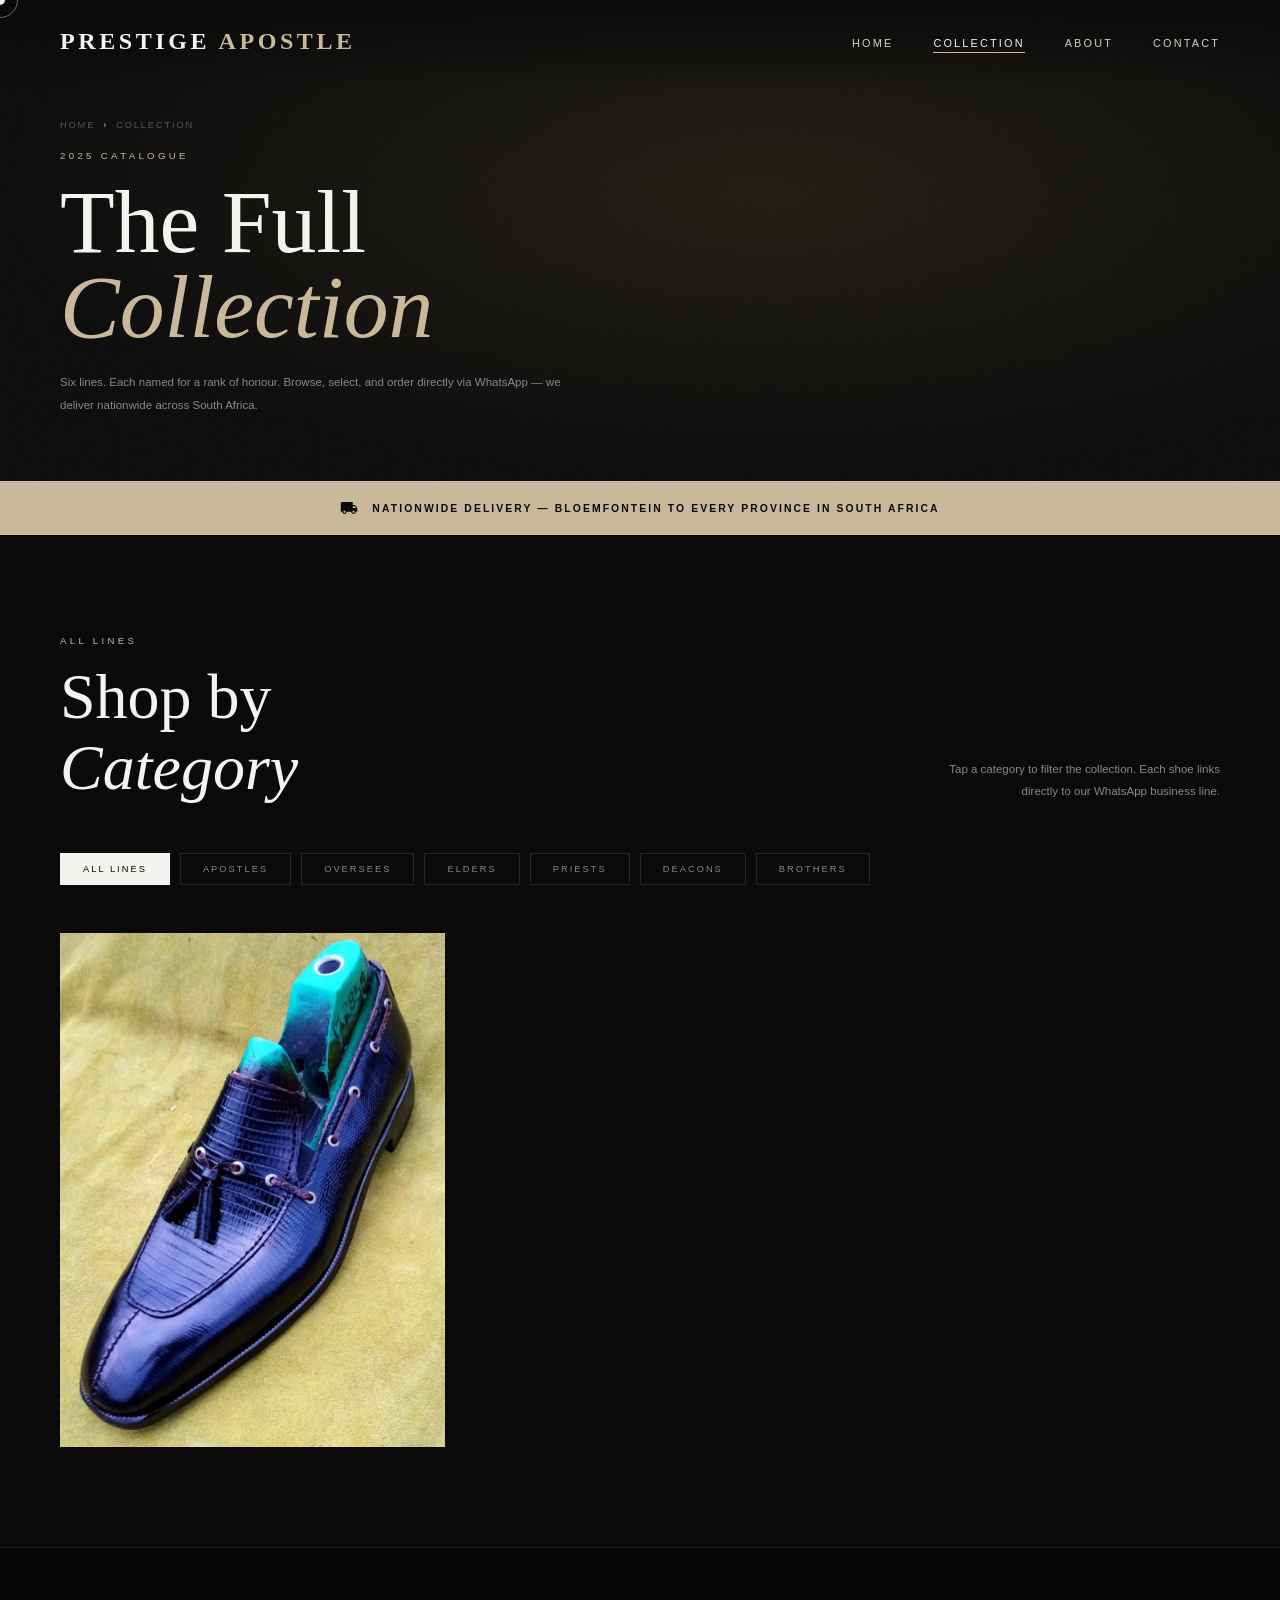
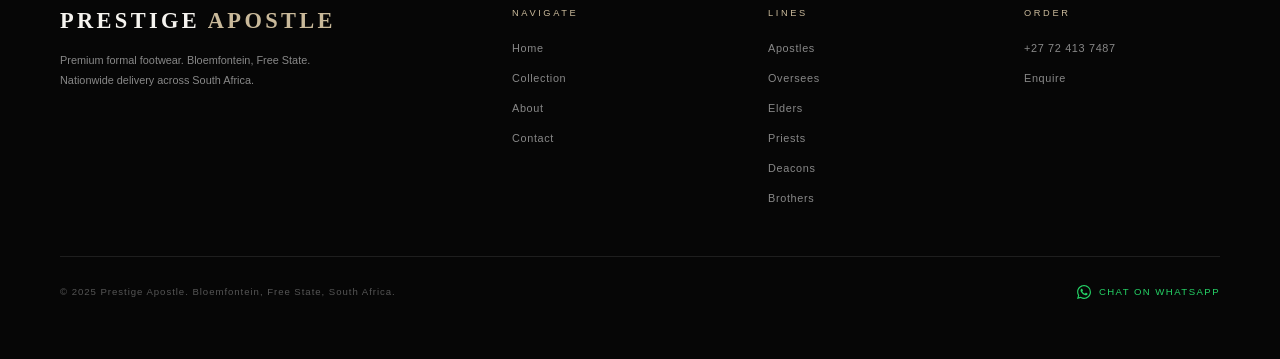
==== commit a2c9ac93: "Update products.html" ====
--- a/products.html
+++ b/products.html
@@ -64,153 +64,45 @@
 
       <!-- APOSTLES LINE -->
       <div class="product-card card-1 reveal" data-cat="apostles">
-        <div class="shoe-placeholder"><div class="glow"></div>
-          <svg viewBox="0 0 200 120" fill="none"><path d="M10 90 Q40 50 80 55 Q120 60 160 45 Q175 42 185 50 L185 80 Q170 85 140 88 Q100 92 60 90 Q35 90 10 90Z" fill="white"/><rect x="10" y="88" width="30" height="8" rx="2" fill="white"/></svg>
-        </div>
-        <div class="cat-badge">Apostles</div>
-        <div class="product-overlay">
-          <h3 class="product-name">The Apostle I</h3>
-          <p class="product-price">SUPREME OXFORD — LEATHER SOLE</p>
-          <a href="https://wa.me/27724137487?text=Hi%2C%20I'm%20interested%20in%20The%20Apostle%20I%20from%20Prestige%20Apostle." class="product-buy" target="_blank"><svg viewBox="0 0 24 24"><path d="M20.01 15.38c-1.23 0-2.42-.2-3.53-.56a.977.977 0 0 0-1 .23l-2.2 2.2a15.045 15.045 0 0 1-6.52-6.52l2.2-2.2c.26-.26.37-.63.23-1-.36-1.11-.56-2.3-.56-3.53 0-.54-.45-.99-.99-.99H4.19C3.65 3 3 3.24 3 3.99 3 13.28 10.73 21 20.01 21c.71 0 .99-.63.99-1.18v-3.45c0-.54-.45-.99-.99-.99z"/></svg>Order via WhatsApp</a>
-        </div>
-      </div>
+        <img src="images/apostle-1.jpg" alt="The Apostle I" />
 
       <div class="product-card card-2 reveal" data-cat="apostles">
-        <div class="shoe-placeholder"><div class="glow"></div>
-          <svg viewBox="0 0 200 120" fill="none"><path d="M12 88 Q45 60 85 62 Q120 65 158 50 Q172 46 182 56 L182 80 Q162 86 125 89 Q85 93 50 90 Q28 89 12 88Z" fill="white"/><rect x="12" y="86" width="28" height="10" rx="3" fill="white"/></svg>
-        </div>
-        <div class="cat-badge">Apostles</div>
-        <div class="product-overlay">
-          <h3 class="product-name">The Apostle II</h3>
-          <p class="product-price">CAPTOE OXFORD — GOODYEAR WELT</p>
-          <a href="https://wa.me/27724137487?text=Hi%2C%20I'm%20interested%20in%20The%20Apostle%20II%20from%20Prestige%20Apostle." class="product-buy" target="_blank"><svg viewBox="0 0 24 24"><path d="M20.01 15.38c-1.23 0-2.42-.2-3.53-.56a.977.977 0 0 0-1 .23l-2.2 2.2a15.045 15.045 0 0 1-6.52-6.52l2.2-2.2c.26-.26.37-.63.23-1-.36-1.11-.56-2.3-.56-3.53 0-.54-.45-.99-.99-.99H4.19C3.65 3 3 3.24 3 3.99 3 13.28 10.73 21 20.01 21c.71 0 .99-.63.99-1.18v-3.45c0-.54-.45-.99-.99-.99z"/></svg>Order via WhatsApp</a>
-        </div>
-      </div>
+        <img src="images/apostle-2.jpg" alt="The Apostle II" />
 
       <!-- OVERSEES LINE -->
       <div class="product-card card-3 reveal" data-cat="oversees">
-        <div class="shoe-placeholder"><div class="glow"></div>
-          <svg viewBox="0 0 200 120" fill="none"><path d="M15 85 Q50 55 90 58 Q130 62 165 48 Q178 44 185 54 L185 78 Q165 84 130 87 Q90 91 55 88 Q30 88 15 85Z" fill="white"/><ellipse cx="25" cy="88" rx="12" ry="5" fill="white"/><line x1="70" y1="62" x2="70" y2="85" stroke="white" stroke-width="0.8"/><line x1="85" y1="60" x2="85" y2="83" stroke="white" stroke-width="0.8"/><line x1="100" y1="61" x2="100" y2="82" stroke="white" stroke-width="0.8"/></svg>
-        </div>
-        <div class="cat-badge">Oversees</div>
-        <div class="product-overlay">
-          <h3 class="product-name">The Overseer I</h3>
-          <p class="product-price">BROGUED WINGTIP — CAP TOE</p>
-          <a href="https://wa.me/27724137487?text=Hi%2C%20I'm%20interested%20in%20The%20Overseer%20I%20from%20Prestige%20Apostle." class="product-buy" target="_blank"><svg viewBox="0 0 24 24"><path d="M20.01 15.38c-1.23 0-2.42-.2-3.53-.56a.977.977 0 0 0-1 .23l-2.2 2.2a15.045 15.045 0 0 1-6.52-6.52l2.2-2.2c.26-.26.37-.63.23-1-.36-1.11-.56-2.3-.56-3.53 0-.54-.45-.99-.99-.99H4.19C3.65 3 3 3.24 3 3.99 3 13.28 10.73 21 20.01 21c.71 0 .99-.63.99-1.18v-3.45c0-.54-.45-.99-.99-.99z"/></svg>Order via WhatsApp</a>
-        </div>
-      </div>
+        <img src="images/oversees-1.jpg" alt="The Overseer I" />
 
       <div class="product-card card-4 reveal" data-cat="oversees">
-        <div class="shoe-placeholder"><div class="glow"></div>
-          <svg viewBox="0 0 200 120" fill="none"><path d="M14 88 Q48 62 86 64 Q122 66 158 52 Q172 48 182 57 L182 80 Q160 86 122 89 Q84 93 50 90 Q28 89 14 88Z" fill="white"/><rect x="14" y="86" width="26" height="9" rx="2" fill="white"/></svg>
-        </div>
-        <div class="cat-badge">Oversees</div>
-        <div class="product-overlay">
-          <h3 class="product-name">The Overseer II</h3>
-          <p class="product-price">FULL BROGUE — LEATHER UPPER</p>
-          <a href="https://wa.me/27724137487?text=Hi%2C%20I'm%20interested%20in%20The%20Overseer%20II%20from%20Prestige%20Apostle." class="product-buy" target="_blank"><svg viewBox="0 0 24 24"><path d="M20.01 15.38c-1.23 0-2.42-.2-3.53-.56a.977.977 0 0 0-1 .23l-2.2 2.2a15.045 15.045 0 0 1-6.52-6.52l2.2-2.2c.26-.26.37-.63.23-1-.36-1.11-.56-2.3-.56-3.53 0-.54-.45-.99-.99-.99H4.19C3.65 3 3 3.24 3 3.99 3 13.28 10.73 21 20.01 21c.71 0 .99-.63.99-1.18v-3.45c0-.54-.45-.99-.99-.99z"/></svg>Order via WhatsApp</a>
-        </div>
-      </div>
+        <img src="images/oversees-2.jpg" alt="The Overseer II" />
 
       <!-- ELDERS LINE -->
       <div class="product-card card-5 reveal" data-cat="elders">
-        <div class="shoe-placeholder"><div class="glow"></div>
-          <svg viewBox="0 0 200 120" fill="none"><path d="M12 88 Q45 60 85 62 Q120 65 158 50 Q172 46 182 56 L182 80 Q162 86 125 89 Q85 93 50 90 Q28 89 12 88Z" fill="white"/><rect x="12" y="86" width="28" height="10" rx="3" fill="white"/><path d="M80 64 Q100 62 120 60" stroke="#888" stroke-width="1"/></svg>
-        </div>
-        <div class="cat-badge">Elders</div>
-        <div class="product-overlay">
-          <h3 class="product-name">The Elder I</h3>
-          <p class="product-price">MONK STRAP — DOUBLE BUCKLE</p>
-          <a href="https://wa.me/27724137487?text=Hi%2C%20I'm%20interested%20in%20The%20Elder%20I%20from%20Prestige%20Apostle." class="product-buy" target="_blank"><svg viewBox="0 0 24 24"><path d="M20.01 15.38c-1.23 0-2.42-.2-3.53-.56a.977.977 0 0 0-1 .23l-2.2 2.2a15.045 15.045 0 0 1-6.52-6.52l2.2-2.2c.26-.26.37-.63.23-1-.36-1.11-.56-2.3-.56-3.53 0-.54-.45-.99-.99-.99H4.19C3.65 3 3 3.24 3 3.99 3 13.28 10.73 21 20.01 21c.71 0 .99-.63.99-1.18v-3.45c0-.54-.45-.99-.99-.99z"/></svg>Order via WhatsApp</a>
-        </div>
-      </div>
+        <img src="images/elders-1.jpg" alt="The Elder I" />
 
       <div class="product-card card-6 reveal" data-cat="elders">
-        <div class="shoe-placeholder"><div class="glow"></div>
-          <svg viewBox="0 0 200 120" fill="none"><path d="M16 87 Q50 62 88 64 Q124 67 160 53 Q174 49 183 58 L183 80 Q162 86 124 89 Q86 93 52 91 Q30 90 16 87Z" fill="white"/><rect x="16" y="85" width="24" height="9" rx="2" fill="white"/><line x1="88" y1="66" x2="88" y2="88" stroke="white" stroke-width="0.8"/><line x1="104" y1="65" x2="104" y2="87" stroke="white" stroke-width="0.8"/></svg>
-        </div>
-        <div class="cat-badge">Elders</div>
-        <div class="product-overlay">
-          <h3 class="product-name">The Elder II</h3>
-          <p class="product-price">SINGLE MONK — BURNISHED TOE</p>
-          <a href="https://wa.me/27724137487?text=Hi%2C%20I'm%20interested%20in%20The%20Elder%20II%20from%20Prestige%20Apostle." class="product-buy" target="_blank"><svg viewBox="0 0 24 24"><path d="M20.01 15.38c-1.23 0-2.42-.2-3.53-.56a.977.977 0 0 0-1 .23l-2.2 2.2a15.045 15.045 0 0 1-6.52-6.52l2.2-2.2c.26-.26.37-.63.23-1-.36-1.11-.56-2.3-.56-3.53 0-.54-.45-.99-.99-.99H4.19C3.65 3 3 3.24 3 3.99 3 13.28 10.73 21 20.01 21c.71 0 .99-.63.99-1.18v-3.45c0-.54-.45-.99-.99-.99z"/></svg>Order via WhatsApp</a>
-        </div>
-      </div>
+        <img src="images/elders-2.jpg" alt="The Elder II" />
 
       <!-- PRIESTS LINE -->
       <div class="product-card card-1 reveal" data-cat="priests">
-        <div class="shoe-placeholder"><div class="glow"></div>
-          <svg viewBox="0 0 200 120" fill="none"><path d="M18 86 Q55 58 92 60 Q128 63 162 50 Q176 46 184 55 L184 78 Q165 84 128 88 Q90 92 55 90 Q32 89 18 86Z" fill="white"/><rect x="18" y="84" width="25" height="9" rx="2" fill="white"/><path d="M75 62 L80 86 M95 61 L99 86" stroke="white" stroke-width="0.8" fill="none"/></svg>
-        </div>
-        <div class="cat-badge">Priests</div>
-        <div class="product-overlay">
-          <h3 class="product-name">The Priest I</h3>
-          <p class="product-price">CHELSEA BOOT — ELASTIC GORE</p>
-          <a href="https://wa.me/27724137487?text=Hi%2C%20I'm%20interested%20in%20The%20Priest%20I%20from%20Prestige%20Apostle." class="product-buy" target="_blank"><svg viewBox="0 0 24 24"><path d="M20.01 15.38c-1.23 0-2.42-.2-3.53-.56a.977.977 0 0 0-1 .23l-2.2 2.2a15.045 15.045 0 0 1-6.52-6.52l2.2-2.2c.26-.26.37-.63.23-1-.36-1.11-.56-2.3-.56-3.53 0-.54-.45-.99-.99-.99H4.19C3.65 3 3 3.24 3 3.99 3 13.28 10.73 21 20.01 21c.71 0 .99-.63.99-1.18v-3.45c0-.54-.45-.99-.99-.99z"/></svg>Order via WhatsApp</a>
-        </div>
-      </div>
+        <img src="images/priests-1.jpg" alt="The Priest I" />
 
       <div class="product-card card-2 reveal" data-cat="priests">
-        <div class="shoe-placeholder"><div class="glow"></div>
-          <svg viewBox="0 0 200 120" fill="none"><path d="M14 88 Q48 62 86 64 Q122 66 158 52 Q172 48 182 57 L182 80 Q160 86 122 89 Q84 93 50 90 Q28 89 14 88Z" fill="white"/><rect x="14" y="86" width="26" height="9" rx="2" fill="white"/><path d="M86 66 Q104 64 122 62" stroke="#777" stroke-width="1.2"/></svg>
-        </div>
-        <div class="cat-badge">Priests</div>
-        <div class="product-overlay">
-          <h3 class="product-name">The Priest II</h3>
-          <p class="product-price">SLIP-ON LOAFER — TASSEL DETAIL</p>
-          <a href="https://wa.me/27724137487?text=Hi%2C%20I'm%20interested%20in%20The%20Priest%20II%20from%20Prestige%20Apostle." class="product-buy" target="_blank"><svg viewBox="0 0 24 24"><path d="M20.01 15.38c-1.23 0-2.42-.2-3.53-.56a.977.977 0 0 0-1 .23l-2.2 2.2a15.045 15.045 0 0 1-6.52-6.52l2.2-2.2c.26-.26.37-.63.23-1-.36-1.11-.56-2.3-.56-3.53 0-.54-.45-.99-.99-.99H4.19C3.65 3 3 3.24 3 3.99 3 13.28 10.73 21 20.01 21c.71 0 .99-.63.99-1.18v-3.45c0-.54-.45-.99-.99-.99z"/></svg>Order via WhatsApp</a>
-        </div>
-      </div>
+        <img src="images/priests-2.jpg" alt="The Priest II" />
 
       <!-- DEACONS LINE -->
       <div class="product-card card-3 reveal" data-cat="deacons">
-        <div class="shoe-placeholder"><div class="glow"></div>
-          <svg viewBox="0 0 200 120" fill="none"><path d="M14 88 Q48 62 86 64 Q122 66 158 52 Q172 48 182 57 L182 80 Q160 86 122 89 Q84 93 50 90 Q28 89 14 88Z" fill="white"/><rect x="14" y="86" width="26" height="9" rx="2" fill="white"/><line x1="86" y1="66" x2="86" y2="88" stroke="white" stroke-width="0.8"/><line x1="100" y1="65" x2="100" y2="87" stroke="white" stroke-width="0.8"/><line x1="114" y1="63" x2="114" y2="86" stroke="white" stroke-width="0.8"/></svg>
-        </div>
-        <div class="cat-badge">Deacons</div>
-        <div class="product-overlay">
-          <h3 class="product-name">The Deacon I</h3>
-          <p class="product-price">DERBY LACE-UP — GOODYEAR WELT</p>
-          <a href="https://wa.me/27724137487?text=Hi%2C%20I'm%20interested%20in%20The%20Deacon%20I%20from%20Prestige%20Apostle." class="product-buy" target="_blank"><svg viewBox="0 0 24 24"><path d="M20.01 15.38c-1.23 0-2.42-.2-3.53-.56a.977.977 0 0 0-1 .23l-2.2 2.2a15.045 15.045 0 0 1-6.52-6.52l2.2-2.2c.26-.26.37-.63.23-1-.36-1.11-.56-2.3-.56-3.53 0-.54-.45-.99-.99-.99H4.19C3.65 3 3 3.24 3 3.99 3 13.28 10.73 21 20.01 21c.71 0 .99-.63.99-1.18v-3.45c0-.54-.45-.99-.99-.99z"/></svg>Order via WhatsApp</a>
-        </div>
-      </div>
+        <img src="images/deacons-1.jpg" alt="The Deacon I" />
 
       <div class="product-card card-4 reveal" data-cat="deacons">
-        <div class="shoe-placeholder"><div class="glow"></div>
-          <svg viewBox="0 0 200 120" fill="none"><path d="M16 87 Q50 62 88 64 Q124 67 160 53 Q174 49 183 58 L183 80 Q162 86 124 89 Q86 93 52 91 Q30 90 16 87Z" fill="white"/><rect x="16" y="85" width="24" height="9" rx="2" fill="white"/><path d="M88 66 Q106 64 124 62" stroke="#999" stroke-width="1"/></svg>
-        </div>
-        <div class="cat-badge">Deacons</div>
-        <div class="product-overlay">
-          <h3 class="product-name">The Deacon II</h3>
-          <p class="product-price">PLAIN DERBY — RUBBER SOLE</p>
-          <a href="https://wa.me/27724137487?text=Hi%2C%20I'm%20interested%20in%20The%20Deacon%20II%20from%20Prestige%20Apostle." class="product-buy" target="_blank"><svg viewBox="0 0 24 24"><path d="M20.01 15.38c-1.23 0-2.42-.2-3.53-.56a.977.977 0 0 0-1 .23l-2.2 2.2a15.045 15.045 0 0 1-6.52-6.52l2.2-2.2c.26-.26.37-.63.23-1-.36-1.11-.56-2.3-.56-3.53 0-.54-.45-.99-.99-.99H4.19C3.65 3 3 3.24 3 3.99 3 13.28 10.73 21 20.01 21c.71 0 .99-.63.99-1.18v-3.45c0-.54-.45-.99-.99-.99z"/></svg>Order via WhatsApp</a>
-        </div>
-      </div>
+        <img src="images/deacons-2.jpg" alt="The Deacon II" />
 
       <!-- BROTHERS LINE -->
       <div class="product-card card-5 reveal" data-cat="brothers">
-        <div class="shoe-placeholder"><div class="glow"></div>
-          <svg viewBox="0 0 200 120" fill="none"><path d="M16 87 Q50 62 88 64 Q124 67 160 53 Q174 49 183 58 L183 80 Q162 86 124 89 Q86 93 52 91 Q30 90 16 87Z" fill="white"/><rect x="16" y="85" width="24" height="9" rx="2" fill="white"/><line x1="88" y1="66" x2="88" y2="88" stroke="white" stroke-width="0.8"/><line x1="104" y1="65" x2="104" y2="87" stroke="white" stroke-width="0.8"/></svg>
-        </div>
-        <div class="cat-badge">Brothers</div>
-        <div class="product-overlay">
-          <h3 class="product-name">The Brother I</h3>
-          <p class="product-price">CLASSIC LOAFER — PENNY STRAP</p>
-          <a href="https://wa.me/27724137487?text=Hi%2C%20I'm%20interested%20in%20The%20Brother%20I%20from%20Prestige%20Apostle." class="product-buy" target="_blank"><svg viewBox="0 0 24 24"><path d="M20.01 15.38c-1.23 0-2.42-.2-3.53-.56a.977.977 0 0 0-1 .23l-2.2 2.2a15.045 15.045 0 0 1-6.52-6.52l2.2-2.2c.26-.26.37-.63.23-1-.36-1.11-.56-2.3-.56-3.53 0-.54-.45-.99-.99-.99H4.19C3.65 3 3 3.24 3 3.99 3 13.28 10.73 21 20.01 21c.71 0 .99-.63.99-1.18v-3.45c0-.54-.45-.99-.99-.99z"/></svg>Order via WhatsApp</a>
-        </div>
-      </div>
+        <img src="images/brothers-1.jpg" alt="The Brother I" />
 
       <div class="product-card card-6 reveal" data-cat="brothers">
-        <div class="shoe-placeholder"><div class="glow"></div>
-          <svg viewBox="0 0 200 120" fill="none"><path d="M10 90 Q40 50 80 55 Q120 60 160 45 Q175 42 185 50 L185 80 Q170 85 140 88 Q100 92 60 90 Q35 90 10 90Z" fill="white"/><rect x="10" y="88" width="30" height="8" rx="2" fill="white"/><path d="M60 90 Q55 80 58 65 Q62 55 80 55" stroke="white" stroke-width="1" fill="none"/></svg>
-        </div>
-        <div class="cat-badge">Brothers</div>
-        <div class="product-overlay">
-          <h3 class="product-name">The Brother II</h3>
-          <p class="product-price">MOCCASIN — HAND-STITCHED</p>
-          <a href="https://wa.me/27724137487?text=Hi%2C%20I'm%20interested%20in%20The%20Brother%20II%20from%20Prestige%20Apostle." class="product-buy" target="_blank"><svg viewBox="0 0 24 24"><path d="M20.01 15.38c-1.23 0-2.42-.2-3.53-.56a.977.977 0 0 0-1 .23l-2.2 2.2a15.045 15.045 0 0 1-6.52-6.52l2.2-2.2c.26-.26.37-.63.23-1-.36-1.11-.56-2.3-.56-3.53 0-.54-.45-.99-.99-.99H4.19C3.65 3 3 3.24 3 3.99 3 13.28 10.73 21 20.01 21c.71 0 .99-.63.99-1.18v-3.45c0-.54-.45-.99-.99-.99z"/></svg>Order via WhatsApp</a>
-        </div>
-      </div>
+        <img src="images/brothers-2.jpg" alt="The Brother II" />
 
     </div>
 
--- a/style.css
+++ b/style.css
@@ -0,0 +1,322 @@
+/* ═══════════════════════════════════════
+   PRESTIGE APOSTLE — style.css
+   ═══════════════════════════════════════ */
+
+*, *::before, *::after { margin: 0; padding: 0; box-sizing: border-box; }
+
+:root {
+  --black:  #0a0a0a;
+  --white:  #f5f3ef;
+  --mid:    #1a1a1a;
+  --grey:   #888;
+  --lgrey:  #d4d0c8;
+  --accent: #c9b99a;
+  --border: #1e1e1e;
+}
+
+html { scroll-behavior: smooth; }
+
+body {
+  background: var(--black);
+  color: var(--white);
+  font-family: 'Montserrat', sans-serif;
+  font-weight: 300;
+  overflow-x: hidden;
+  cursor: none;
+}
+
+/* ── CURSOR ── */
+.cursor {
+  position: fixed; width: 10px; height: 10px;
+  background: var(--white); border-radius: 50%;
+  pointer-events: none; z-index: 9999;
+  transform: translate(-50%, -50%);
+  transition: width .2s, height .2s, background .2s;
+}
+.cursor-ring {
+  position: fixed; width: 36px; height: 36px;
+  border: 1px solid rgba(245,243,239,0.4); border-radius: 50%;
+  pointer-events: none; z-index: 9998;
+  transform: translate(-50%, -50%);
+  transition: width .3s, height .3s, border-color .3s;
+}
+.cursor.hovered      { width: 6px;  height: 6px;  background: var(--accent); }
+.cursor-ring.hovered { width: 52px; height: 52px; border-color: var(--accent); }
+
+/* ── NAV ── */
+nav {
+  position: fixed; top: 0; left: 0; right: 0; z-index: 100;
+  display: flex; align-items: center; justify-content: space-between;
+  padding: 28px 60px;
+  background: linear-gradient(to bottom, rgba(10,10,10,0.97), transparent);
+}
+.nav-logo {
+  font-family: 'Cormorant Garamond', serif;
+  font-size: 1.5rem; font-weight: 600;
+  letter-spacing: 0.15em; text-transform: uppercase;
+  color: var(--white); text-decoration: none; z-index: 1;
+}
+.nav-logo span { color: var(--accent); }
+.nav-links { display: flex; gap: 40px; list-style: none; }
+.nav-links a {
+  color: var(--lgrey); text-decoration: none;
+  font-size: 0.68rem; letter-spacing: 0.2em; text-transform: uppercase;
+  transition: color .3s; padding-bottom: 3px;
+  border-bottom: 1px solid transparent;
+}
+.nav-links a:hover, .nav-links a.nav-active { color: var(--white); border-bottom-color: var(--accent); }
+.nav-toggle {
+  display: none; flex-direction: column; gap: 5px;
+  background: none; border: none; cursor: none; z-index: 200; padding: 4px;
+}
+.nav-toggle span { display: block; width: 24px; height: 1px; background: var(--white); transition: transform .3s, opacity .3s; }
+.nav-toggle.open span:nth-child(1) { transform: translateY(6px) rotate(45deg); }
+.nav-toggle.open span:nth-child(2) { opacity: 0; }
+.nav-toggle.open span:nth-child(3) { transform: translateY(-6px) rotate(-45deg); }
+
+/* ── HERO ── */
+#hero {
+  min-height: 100vh;
+  display: flex; flex-direction: column; justify-content: flex-end;
+  padding: 0 60px 80px; position: relative; overflow: hidden;
+}
+.hero-bg { position: absolute; inset: 0; background: radial-gradient(ellipse at 70% 40%, #2a2118, #0a0a0a 65%); }
+.hero-grain {
+  position: absolute; inset: 0; opacity: 0.06;
+  background-image: url("data:image/svg+xml,%3Csvg viewBox='0 0 200 200' xmlns='http://www.w3.org/2000/svg'%3E%3Cfilter id='n'%3E%3CfeTurbulence type='fractalNoise' baseFrequency='0.9' numOctaves='4' stitchTiles='stitch'/%3E%3C/filter%3E%3Crect width='100%25' height='100%25' filter='url(%23n)'/%3E%3C/svg%3E");
+  background-size: 200px;
+}
+.hero-line { position: absolute; top: 0; bottom: 0; left: 55%; width: 1px; background: linear-gradient(to bottom, transparent, rgba(201,185,154,0.25) 40%, transparent); }
+.hero-eyebrow { font-size: 0.65rem; letter-spacing: 0.35em; text-transform: uppercase; color: var(--accent); margin-bottom: 24px; position: relative; opacity: 0; animation: fadeUp .8s .3s forwards; }
+.hero-title { font-family: 'Cormorant Garamond', serif; font-size: clamp(4rem, 9vw, 9rem); font-weight: 300; line-height: 0.9; letter-spacing: -0.02em; position: relative; opacity: 0; animation: fadeUp .9s .5s forwards; }
+.hero-title em { font-style: italic; color: var(--accent); }
+.hero-sub { margin-top: 32px; font-size: 0.75rem; letter-spacing: 0.1em; color: var(--grey); max-width: 380px; line-height: 2; position: relative; opacity: 0; animation: fadeUp .9s .7s forwards; }
+.hero-cta { margin-top: 48px; display: flex; gap: 24px; align-items: center; position: relative; opacity: 0; animation: fadeUp .9s .9s forwards; }
+.hero-scroll { position: absolute; right: 60px; bottom: 80px; display: flex; flex-direction: column; align-items: center; gap: 12px; opacity: 0; animation: fadeIn 1s 1.2s forwards; }
+.hero-scroll span { font-size: 0.55rem; letter-spacing: 0.3em; text-transform: uppercase; color: var(--grey); writing-mode: vertical-rl; }
+.scroll-line { width: 1px; height: 60px; background: linear-gradient(to bottom, var(--grey), transparent); animation: scrollPulse 2s infinite; }
+
+/* ── PAGE HERO ── */
+.page-hero {
+  min-height: 42vh; display: flex; flex-direction: column; justify-content: flex-end;
+  padding: 120px 60px 64px; position: relative; overflow: hidden;
+  background: radial-gradient(ellipse at 60% 40%, #1e1a12, #0a0a0a 70%);
+}
+.page-hero-grain { position: absolute; inset: 0; opacity: 0.05; background-image: url("data:image/svg+xml,%3Csvg viewBox='0 0 200 200' xmlns='http://www.w3.org/2000/svg'%3E%3Cfilter id='n'%3E%3CfeTurbulence type='fractalNoise' baseFrequency='0.9' numOctaves='4' stitchTiles='stitch'/%3E%3C/filter%3E%3Crect width='100%25' height='100%25' filter='url(%23n)'/%3E%3C/svg%3E"); background-size: 200px; }
+.breadcrumb { position: relative; margin-bottom: 20px; font-size: 0.58rem; letter-spacing: 0.2em; text-transform: uppercase; color: #555; }
+.breadcrumb a { color: #555; text-decoration: none; transition: color .3s; }
+.breadcrumb a:hover { color: var(--accent); }
+.breadcrumb span { color: var(--accent); margin: 0 8px; }
+.page-hero-tag { font-size: 0.6rem; letter-spacing: 0.35em; text-transform: uppercase; color: var(--accent); margin-bottom: 18px; position: relative; }
+.page-hero-title { font-family: 'Cormorant Garamond', serif; font-size: clamp(3rem, 7vw, 6rem); font-weight: 300; line-height: 0.95; position: relative; }
+.page-hero-title em { font-style: italic; color: var(--accent); }
+.page-hero-sub { margin-top: 22px; font-size: 0.72rem; color: var(--grey); max-width: 520px; line-height: 2; position: relative; }
+
+/* ── MARQUEE ── */
+.marquee-wrap { overflow: hidden; padding: 18px 0; border-top: 1px solid var(--border); border-bottom: 1px solid var(--border); background: #0d0d0d; }
+.marquee-track { display: flex; white-space: nowrap; animation: marquee 22s linear infinite; }
+.marquee-track span { font-family: 'Cormorant Garamond', serif; font-size: 0.75rem; letter-spacing: 0.3em; text-transform: uppercase; color: var(--grey); padding: 0 40px; }
+.marquee-track span.dot { color: var(--accent); padding: 0 8px; }
+
+/* ── BUTTONS ── */
+.btn-primary { display: inline-block; padding: 16px 44px; background: var(--white); color: var(--black); font-family: 'Montserrat', sans-serif; font-size: 0.65rem; font-weight: 600; letter-spacing: 0.22em; text-transform: uppercase; text-decoration: none; transition: background .3s, color .3s, transform .3s; }
+.btn-primary:hover { background: var(--accent); color: var(--black); transform: translateY(-2px); }
+.btn-ghost { font-size: 0.65rem; letter-spacing: 0.18em; text-transform: uppercase; color: var(--grey); text-decoration: none; border-bottom: 1px solid transparent; padding-bottom: 2px; transition: color .3s, border-color .3s; }
+.btn-ghost:hover { color: var(--white); border-color: var(--white); }
+.btn-outline { display: inline-block; padding: 14px 38px; border: 1px solid var(--accent); color: var(--accent); font-family: 'Montserrat', sans-serif; font-size: 0.63rem; font-weight: 600; letter-spacing: 0.22em; text-transform: uppercase; text-decoration: none; transition: background .3s, color .3s; }
+.btn-outline:hover { background: var(--accent); color: var(--black); }
+.btn-wa { display: inline-flex; align-items: center; gap: 10px; padding: 16px 40px; background: #25D366; color: #fff; font-family: 'Montserrat', sans-serif; font-size: 0.65rem; font-weight: 600; letter-spacing: 0.18em; text-transform: uppercase; text-decoration: none; transition: background .3s, transform .3s; }
+.btn-wa:hover { background: #1ebe5d; transform: translateY(-2px); }
+.btn-wa svg { width: 16px; height: 16px; fill: #fff; flex-shrink: 0; }
+
+/* ── SECTION COMMONS ── */
+.section-tag { font-size: 0.6rem; letter-spacing: 0.35em; text-transform: uppercase; color: var(--accent); margin-bottom: 16px; }
+.section-title { font-family: 'Cormorant Garamond', serif; font-size: clamp(2.4rem, 5vw, 4.2rem); font-weight: 300; line-height: 1.1; }
+.section-title em { font-style: italic; }
+.section-header { display: flex; justify-content: space-between; align-items: flex-end; margin-bottom: 50px; }
+.section-desc { font-size: 0.72rem; color: var(--grey); line-height: 1.9; max-width: 280px; text-align: right; }
+.divider { width: 40px; height: 1px; background: var(--accent); margin: 32px 0; }
+
+/* View-all strip */
+.view-all-wrap { display: flex; align-items: center; gap: 24px; margin-top: 64px; }
+.view-all-wrap::before, .view-all-wrap::after { content: ''; flex: 1; height: 1px; background: var(--border); }
+.btn-view-all { display: inline-flex; align-items: center; gap: 14px; padding: 18px 52px; border: 1px solid var(--accent); color: var(--accent); font-family: 'Montserrat', sans-serif; font-size: 0.65rem; font-weight: 600; letter-spacing: 0.28em; text-transform: uppercase; text-decoration: none; white-space: nowrap; transition: background .3s, color .3s; }
+.btn-view-all:hover { background: var(--accent); color: var(--black); }
+.btn-view-all svg { width: 16px; height: 16px; fill: currentColor; }
+
+/* ── PRODUCTS ── */
+.products-section { padding: 100px 60px; background: var(--black); }
+.cat-nav { display: flex; flex-wrap: wrap; gap: 10px; margin-bottom: 48px; }
+.cat-btn { background: transparent; border: 1px solid #252525; color: var(--grey); font-family: 'Montserrat', sans-serif; font-size: 0.58rem; letter-spacing: 0.22em; text-transform: uppercase; padding: 10px 22px; cursor: none; transition: all .3s; }
+.cat-btn:hover { border-color: var(--white); color: var(--white); }
+.cat-btn.active { background: var(--white); color: var(--black); border-color: var(--white); }
+.products-grid { display: grid; grid-template-columns: repeat(3, 1fr); gap: 2px; }
+.product-card { position: relative; overflow: hidden; aspect-ratio: 3/4; cursor: none; }
+.product-card.hidden { display: none; }
+.shoe-placeholder { width: 100%; height: 100%; display: flex; align-items: center; justify-content: center; position: relative; overflow: hidden; }
+.shoe-placeholder svg { width: 65%; height: 65%; opacity: 0.13; }
+.glow { position: absolute; inset: 0; background: radial-gradient(ellipse at 40% 60%, rgba(201,185,154,0.07), transparent 70%); }
+.product-card img { width: 100%; height: 100%; object-fit: cover; transition: transform .65s cubic-bezier(.25,.46,.45,.94); }
+.product-card:hover img { transform: scale(1.06); }
+.cat-badge { position: absolute; top: 18px; left: 18px; background: var(--accent); color: var(--black); font-size: 0.52rem; letter-spacing: 0.2em; text-transform: uppercase; font-weight: 600; padding: 5px 13px; z-index: 2; }
+.product-overlay { position: absolute; inset: 0; z-index: 1; background: linear-gradient(to top, rgba(10,10,10,0.93) 0%, rgba(10,10,10,0.1) 55%, transparent 100%); display: flex; flex-direction: column; justify-content: flex-end; padding: 26px; transform: translateY(12px); transition: transform .4s; }
+.product-card:hover .product-overlay { transform: translateY(0); }
+.product-name { font-family: 'Cormorant Garamond', serif; font-size: 1.5rem; font-weight: 400; margin-bottom: 4px; }
+.product-price { font-size: 0.58rem; letter-spacing: 0.15em; color: var(--accent); margin-bottom: 16px; }
+.product-buy { display: inline-flex; align-items: center; gap: 10px; font-size: 0.58rem; letter-spacing: 0.2em; text-transform: uppercase; color: var(--white); text-decoration: none; border: 1px solid rgba(245,243,239,0.3); padding: 11px 20px; transition: background .3s, border-color .3s, color .3s; width: fit-content; }
+.product-buy:hover { background: var(--white); color: var(--black); border-color: var(--white); }
+.product-buy svg { width: 13px; height: 13px; fill: currentColor; flex-shrink: 0; }
+.card-1{background:#141414} .card-2{background:#0f0f0f} .card-3{background:#121212}
+.card-4{background:#0d0d0d} .card-5{background:#111111} .card-6{background:#131313}
+
+/* ── DELIVERY BANNER ── */
+.delivery-banner { background: var(--accent); color: var(--black); padding: 18px 60px; display: flex; align-items: center; justify-content: center; gap: 14px; }
+.delivery-banner svg { width: 18px; height: 18px; fill: var(--black); flex-shrink: 0; }
+.delivery-banner p { font-size: 0.65rem; letter-spacing: 0.2em; text-transform: uppercase; font-weight: 600; }
+
+/* ── FEATURES STRIP ── */
+.features-strip { padding: 70px 60px; background: #080808; display: grid; grid-template-columns: repeat(4,1fr); gap: 2px; }
+.feature-item { padding: 40px 30px; border: 1px solid var(--border); display: flex; flex-direction: column; gap: 14px; }
+.feature-icon svg { width: 28px; height: 28px; fill: var(--accent); }
+.feature-title { font-family: 'Cormorant Garamond', serif; font-size: 1.2rem; }
+.feature-desc { font-size: 0.68rem; color: var(--grey); line-height: 1.8; }
+
+/* ── ABOUT ── */
+.about-section { padding: 110px 60px; background: var(--black); display: grid; grid-template-columns: 1fr 1fr; gap: 100px; align-items: center; }
+.about-section.reverse { direction: rtl; }
+.about-section.reverse > * { direction: ltr; }
+.about-visual { position: relative; height: 560px; }
+.about-frame { position: absolute; inset: 0; background: #111; overflow: hidden; }
+.about-frame-inner { width: 100%; height: 100%; background: radial-gradient(ellipse at 35% 55%, #1e1a13, #0a0a0a); display: flex; align-items: center; justify-content: center; }
+.about-frame-inner svg { width: 55%; opacity: 0.11; }
+.about-frame-inner img { width: 100%; height: 100%; object-fit: cover; }
+.about-border { position: absolute; top: 24px; left: 24px; right: -24px; bottom: -24px; border: 1px solid var(--border); z-index: -1; }
+.about-tag-badge { position: absolute; bottom: -18px; right: 36px; background: var(--accent); color: var(--black); font-size: 0.58rem; letter-spacing: 0.25em; text-transform: uppercase; padding: 11px 22px; font-weight: 600; }
+.about-number { font-family: 'Cormorant Garamond', serif; font-size: 6rem; font-weight: 300; color: #181818; line-height: 1; margin-bottom: -16px; }
+.about-heading { font-family: 'Cormorant Garamond', serif; font-size: clamp(2rem, 3.2vw, 3rem); font-weight: 300; line-height: 1.2; margin-bottom: 24px; }
+.about-heading em { font-style: italic; color: var(--accent); }
+.about-text { font-size: 0.72rem; color: #999; line-height: 2.1; margin-bottom: 18px; }
+.about-stats { display: flex; gap: 44px; margin-top: 8px; }
+.stat-num { font-family: 'Cormorant Garamond', serif; font-size: 2.3rem; font-weight: 300; }
+.stat-label { font-size: 0.58rem; letter-spacing: 0.2em; text-transform: uppercase; color: var(--grey); margin-top: 4px; }
+
+/* ── VALUES ── */
+.values-section { padding: 100px 60px; background: #060606; }
+.values-grid { display: grid; grid-template-columns: repeat(3,1fr); gap: 2px; margin-top: 60px; }
+.value-card { padding: 48px 36px; background: #0d0d0d; border: 1px solid var(--border); transition: border-color .3s; }
+.value-card:hover { border-color: var(--accent); }
+.value-number { font-family: 'Cormorant Garamond', serif; font-size: 3.5rem; color: #1c1c1c; font-weight: 300; line-height: 1; margin-bottom: -8px; }
+.value-title { font-family: 'Cormorant Garamond', serif; font-size: 1.4rem; margin-bottom: 16px; }
+.value-desc { font-size: 0.7rem; color: var(--grey); line-height: 1.9; }
+
+/* ── CONTACT ── */
+.contact-section { padding: 110px 60px; background: var(--black); display: grid; grid-template-columns: 1fr 1fr; gap: 80px; }
+.contact-heading { font-family: 'Cormorant Garamond', serif; font-size: clamp(2.4rem, 4vw, 3.8rem); font-weight: 300; line-height: 1.1; margin-bottom: 24px; }
+.contact-heading em { font-style: italic; color: var(--accent); }
+.contact-intro { font-size: 0.72rem; color: var(--grey); line-height: 2; margin-bottom: 44px; }
+.contact-details { display: flex; flex-direction: column; gap: 22px; }
+.contact-item { display: flex; align-items: flex-start; gap: 18px; }
+.contact-icon { width: 38px; height: 38px; border: 1px solid #222; display: flex; align-items: center; justify-content: center; flex-shrink: 0; }
+.contact-icon svg { width: 14px; height: 14px; fill: var(--accent); }
+.contact-item-label { font-size: 0.54rem; letter-spacing: 0.25em; text-transform: uppercase; color: var(--grey); margin-bottom: 4px; }
+.contact-item-val { font-size: 0.76rem; color: var(--white); line-height: 1.6; }
+.contact-item-val a { color: var(--white); text-decoration: none; transition: color .3s; }
+.contact-item-val a:hover { color: var(--accent); }
+.contact-form { display: flex; flex-direction: column; gap: 18px; }
+.form-group { display: flex; flex-direction: column; gap: 8px; }
+.form-label { font-size: 0.56rem; letter-spacing: 0.25em; text-transform: uppercase; color: var(--grey); }
+.form-input, .form-select, .form-textarea { background: #0f0f0f; border: 1px solid var(--border); color: var(--white); font-family: 'Montserrat', sans-serif; font-size: 0.74rem; font-weight: 300; padding: 15px 18px; outline: none; transition: border-color .3s; letter-spacing: 0.04em; resize: none; width: 100%; }
+.form-select { appearance: none; background-image: url("data:image/svg+xml,%3Csvg xmlns='http://www.w3.org/2000/svg' width='10' height='6'%3E%3Cpath d='M0 0l5 6 5-6z' fill='%23888'/%3E%3C/svg%3E"); background-repeat: no-repeat; background-position: right 16px center; cursor: none; }
+.form-input:focus,.form-select:focus,.form-textarea:focus { border-color: var(--accent); }
+.form-input::placeholder,.form-textarea::placeholder { color: #3a3a3a; }
+.form-textarea { height: 120px; }
+.form-row { display: grid; grid-template-columns: 1fr 1fr; gap: 18px; }
+.btn-submit { background: var(--white); color: var(--black); border: none; font-family: 'Montserrat', sans-serif; font-size: 0.62rem; font-weight: 600; letter-spacing: 0.25em; text-transform: uppercase; padding: 17px 40px; cursor: none; align-self: flex-start; transition: background .3s, transform .3s; }
+.btn-submit:hover { background: var(--accent); transform: translateY(-2px); }
+
+/* ── DELIVERY ── */
+.delivery-section { padding: 100px 60px; background: #080808; }
+.delivery-grid { display: grid; grid-template-columns: repeat(2,1fr); gap: 2px; margin-top: 60px; }
+.delivery-card { padding: 48px 40px; background: #0d0d0d; border: 1px solid var(--border); }
+.delivery-card-icon svg { width: 28px; height: 28px; fill: var(--accent); margin-bottom: 20px; display: block; }
+.delivery-card-title { font-family: 'Cormorant Garamond', serif; font-size: 1.5rem; margin-bottom: 12px; }
+.delivery-card-desc { font-size: 0.7rem; color: var(--grey); line-height: 1.9; }
+.delivery-note { margin-top: 48px; padding: 28px 36px; border: 1px solid var(--border); background: #0a0a0a; font-size: 0.7rem; color: var(--grey); line-height: 2; }
+.delivery-note strong { color: var(--accent); font-weight: 600; }
+
+/* ── FAQ ── */
+.faq-section { padding: 100px 60px; background: var(--black); }
+.faq-list { max-width: 780px; margin: 60px auto 0; }
+.faq-item { border-bottom: 1px solid var(--border); }
+.faq-q { width: 100%; background: none; border: none; color: var(--white); font-family: 'Montserrat', sans-serif; font-size: 0.78rem; font-weight: 400; letter-spacing: 0.05em; padding: 26px 0; display: flex; justify-content: space-between; align-items: center; cursor: none; text-align: left; transition: color .3s; }
+.faq-q:hover { color: var(--accent); }
+.faq-q svg { width: 16px; height: 16px; fill: var(--accent); flex-shrink: 0; transition: transform .3s; }
+.faq-item.open .faq-q svg { transform: rotate(45deg); }
+.faq-a { font-size: 0.72rem; color: var(--grey); line-height: 2; max-height: 0; overflow: hidden; transition: max-height .4s ease, padding .4s; }
+.faq-item.open .faq-a { max-height: 400px; padding-bottom: 26px; }
+
+/* ── TOAST ── */
+.toast { position: fixed; bottom: 32px; right: 32px; z-index: 9000; padding: 16px 28px; font-size: 0.7rem; letter-spacing: 0.08em; background: #1a1a1a; color: var(--white); border: 1px solid var(--border); opacity: 0; transform: translateY(12px); transition: opacity .3s, transform .3s; }
+.toast.show { opacity: 1; transform: translateY(0); }
+.toast.toast-error { border-color: #c0392b; }
+
+/* ── FOOTER ── */
+footer { background: #060606; border-top: 1px solid var(--border); padding: 60px; }
+.footer-top { display: grid; grid-template-columns: 2fr 1fr 1fr 1fr; gap: 60px; margin-bottom: 50px; }
+.footer-logo { font-family: 'Cormorant Garamond', serif; font-size: 1.4rem; font-weight: 600; letter-spacing: 0.15em; text-transform: uppercase; display: block; margin-bottom: 16px; }
+.footer-logo span { color: var(--accent); }
+.footer-tagline { font-size: 0.68rem; color: var(--grey); line-height: 1.9; max-width: 260px; }
+.footer-col-title { font-size: 0.58rem; letter-spacing: 0.28em; text-transform: uppercase; color: var(--accent); margin-bottom: 20px; }
+.footer-col ul { list-style: none; display: flex; flex-direction: column; gap: 12px; }
+.footer-col ul a { font-size: 0.68rem; color: var(--grey); text-decoration: none; letter-spacing: 0.06em; transition: color .3s; }
+.footer-col ul a:hover { color: var(--white); }
+.footer-bottom { border-top: 1px solid var(--border); padding-top: 28px; display: flex; justify-content: space-between; align-items: center; }
+.footer-copy { font-size: 0.6rem; color: #555; letter-spacing: 0.1em; }
+.footer-wa { display: inline-flex; align-items: center; gap: 8px; font-size: 0.6rem; letter-spacing: 0.15em; text-transform: uppercase; color: #25D366; text-decoration: none; transition: opacity .3s; }
+.footer-wa:hover { opacity: 0.7; }
+.footer-wa svg { width: 14px; height: 14px; fill: #25D366; }
+
+/* ── ANIMATIONS ── */
+@keyframes fadeUp   { from{opacity:0;transform:translateY(30px)} to{opacity:1;transform:translateY(0)} }
+@keyframes fadeIn   { from{opacity:0} to{opacity:1} }
+@keyframes marquee  { from{transform:translateX(0)} to{transform:translateX(-50%)} }
+@keyframes scrollPulse { 0%,100%{opacity:.4;transform:scaleY(1)} 50%{opacity:1;transform:scaleY(1.2)} }
+
+.reveal { opacity:0; transform:translateY(38px); transition:opacity .8s, transform .8s; }
+.reveal.visible { opacity:1; transform:translateY(0); }
+
+/* ── MOBILE ── */
+@media (max-width: 900px) {
+  nav { padding: 22px 28px; }
+  .nav-links { display:none; flex-direction:column; gap:0; position:fixed; top:0; left:0; right:0; bottom:0; background:rgba(10,10,10,0.98); align-items:center; justify-content:center; }
+  .nav-links.open { display:flex; }
+  .nav-links a { font-size:1.2rem; padding:18px 0; }
+  .nav-toggle { display:flex; }
+  #hero,.page-hero { padding: 0 28px 60px; }
+  .page-hero { padding: 100px 28px 56px; }
+  .products-section { padding:70px 28px; }
+  .products-grid { grid-template-columns:1fr 1fr; }
+  .section-header { flex-direction:column; gap:18px; }
+  .section-desc { text-align:left; max-width:100%; }
+  .about-section { padding:70px 28px; grid-template-columns:1fr; gap:50px; }
+  .about-section.reverse { direction:ltr; }
+  .about-visual { height:280px; }
+  .features-strip { grid-template-columns:1fr 1fr; padding:50px 28px; }
+  .values-section { padding:70px 28px; }
+  .values-grid { grid-template-columns:1fr; }
+  .delivery-section,.faq-section { padding:70px 28px; }
+  .delivery-grid { grid-template-columns:1fr; }
+  .contact-section { padding:70px 28px; grid-template-columns:1fr; gap:50px; }
+  .form-row { grid-template-columns:1fr; }
+  .delivery-banner { padding:16px 28px; }
+  .footer-top { grid-template-columns:1fr 1fr; gap:36px; }
+  footer { padding:40px 28px; }
+  .footer-bottom { flex-direction:column; gap:16px; text-align:center; }
+  body { cursor:auto; }
+  .cursor,.cursor-ring { display:none; }
+}
+@media (max-width: 540px) {
+  .products-grid { grid-template-columns:1fr; }
+  .features-strip { grid-template-columns:1fr; }
+  .footer-top { grid-template-columns:1fr; }
+}
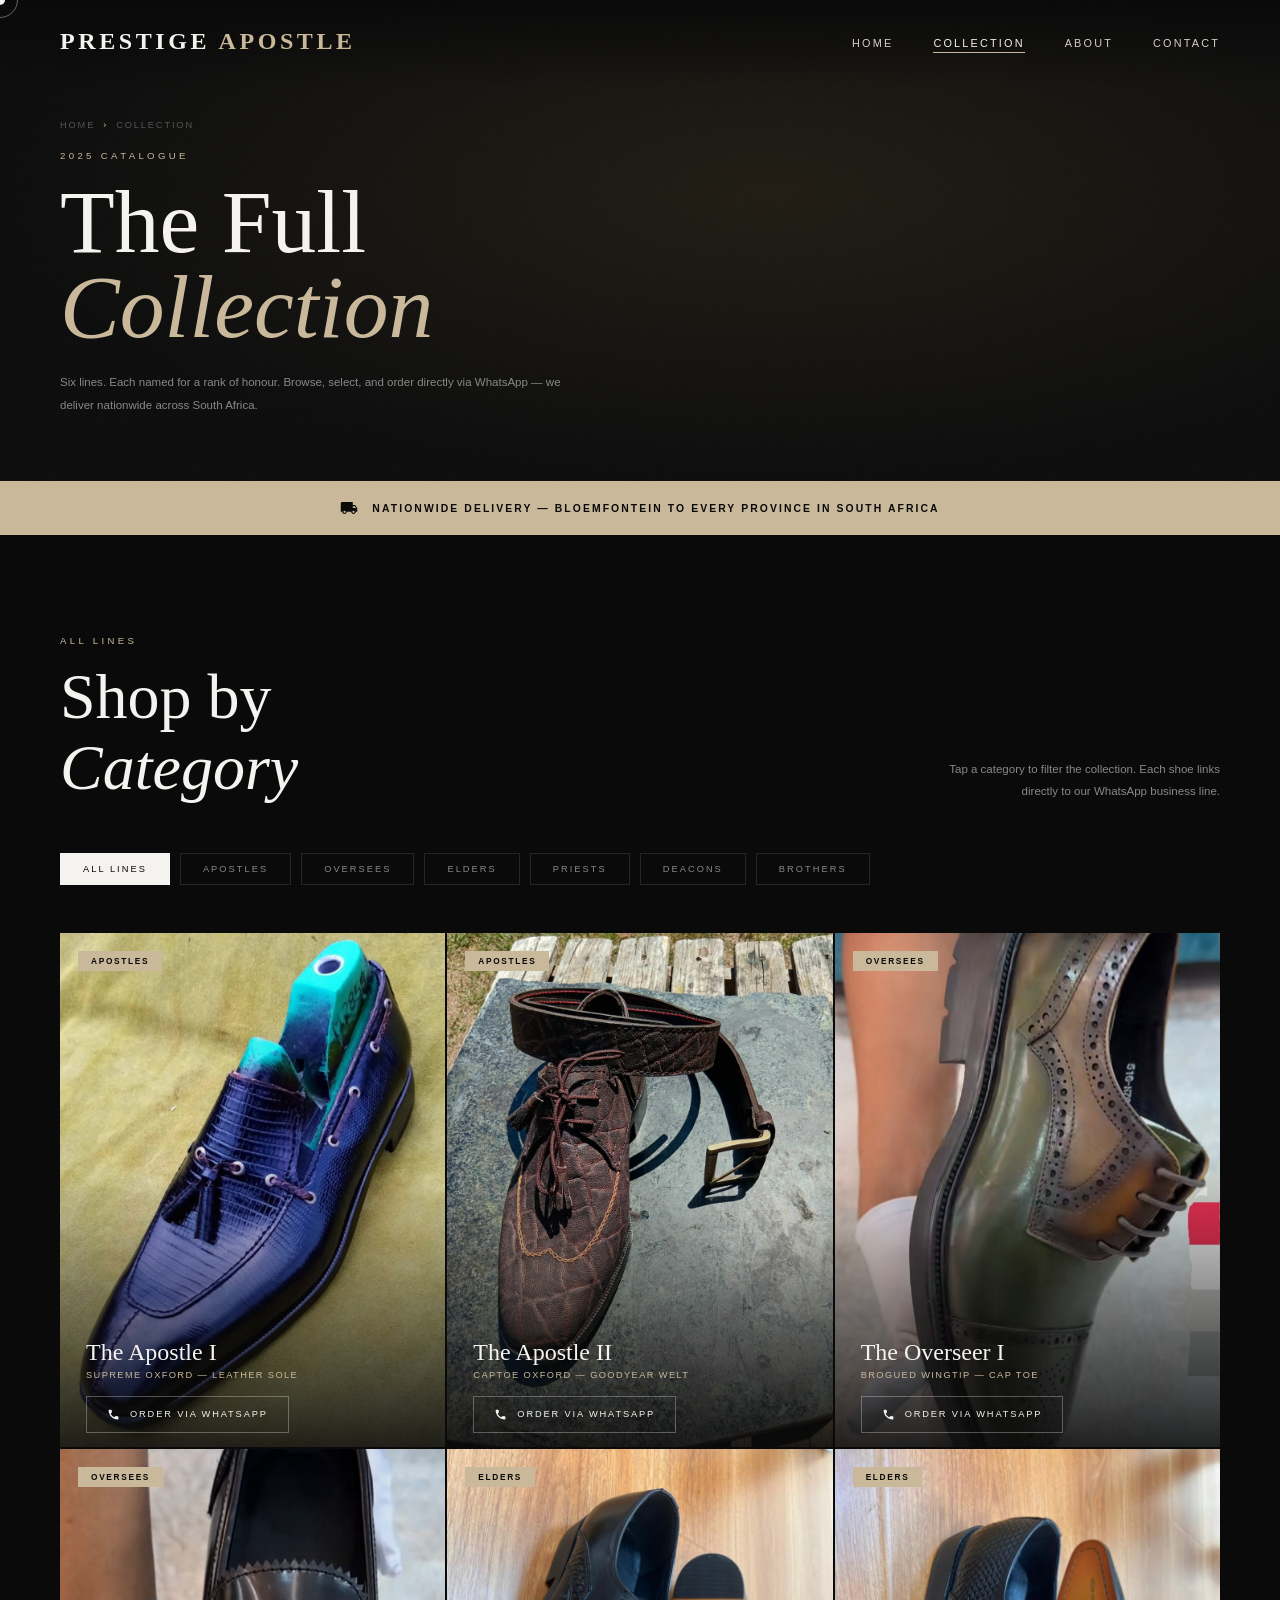
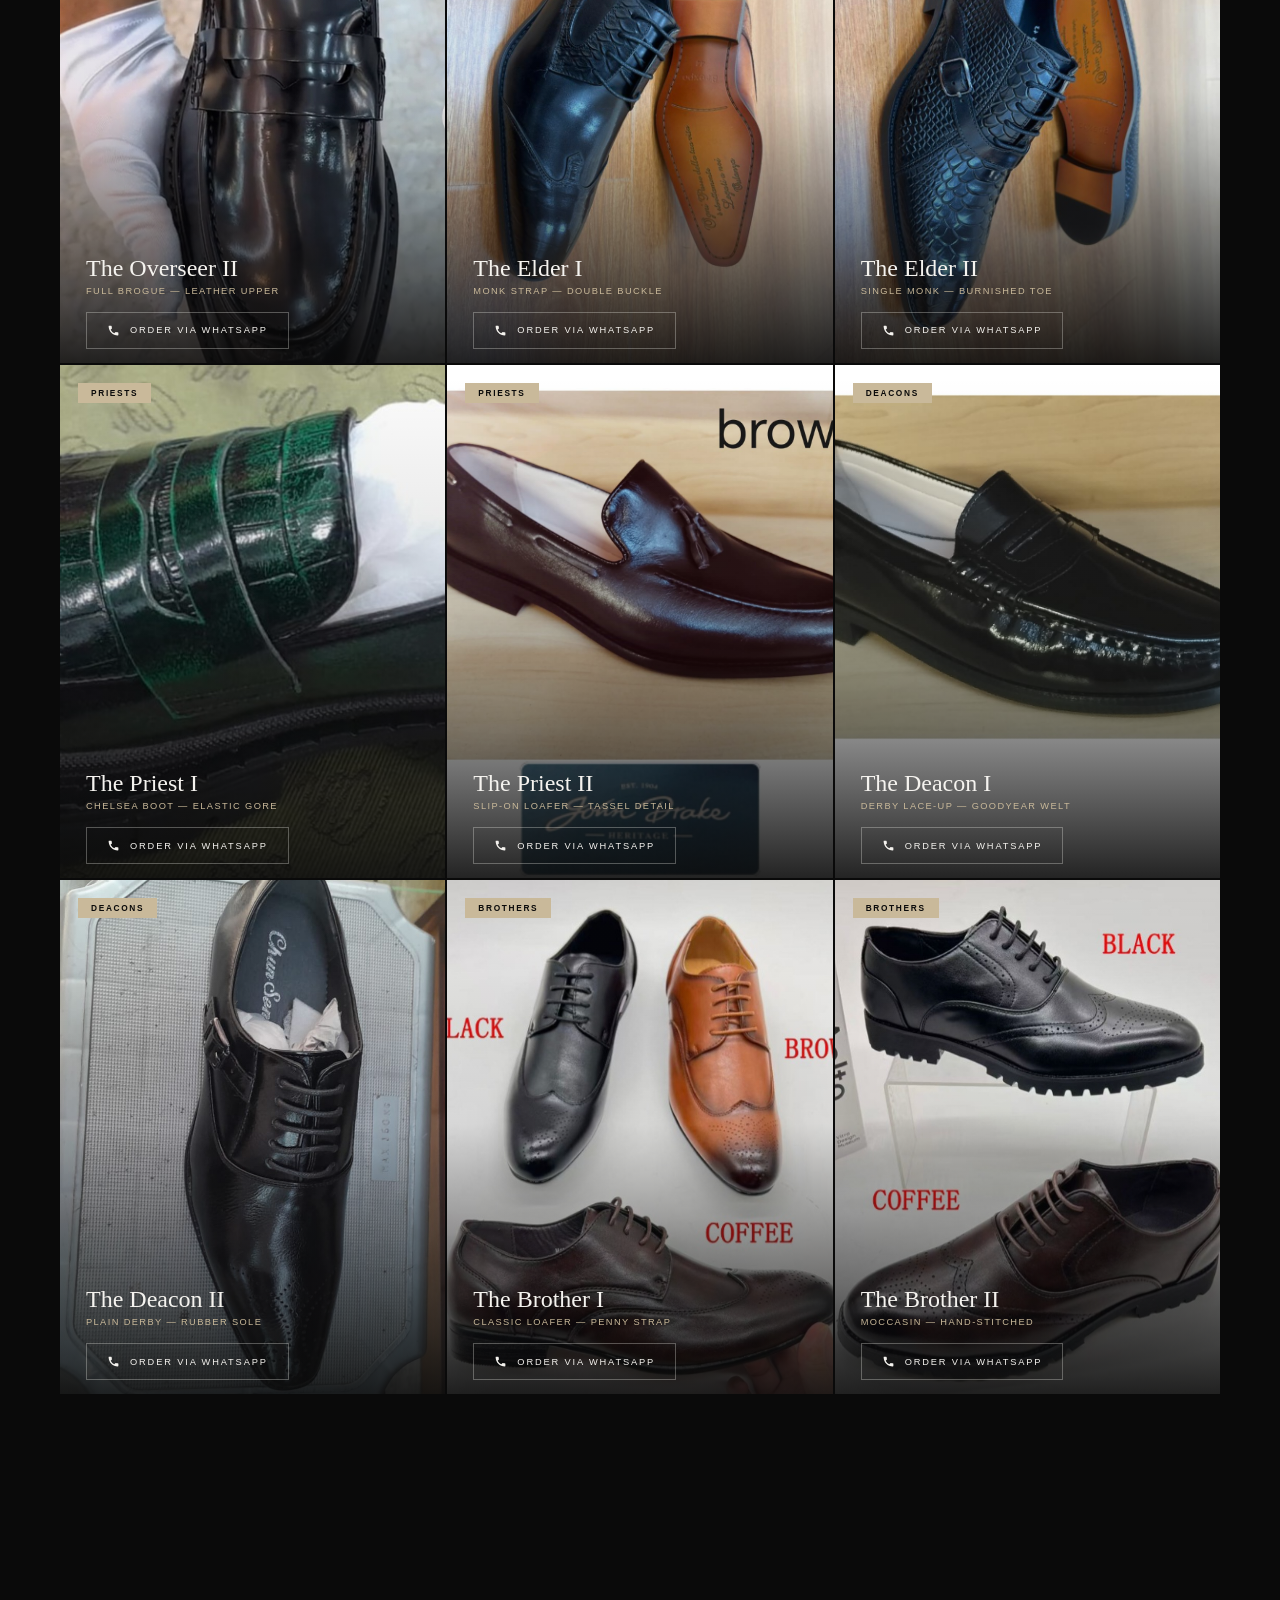
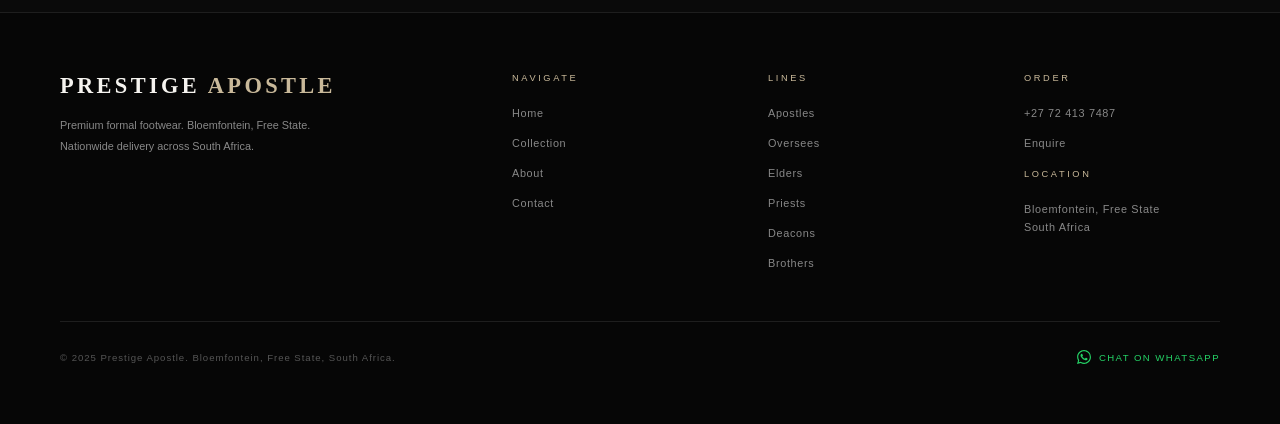
==== commit 4468ea5f: "Update products.html" ====
--- a/products.html
+++ b/products.html
@@ -24,7 +24,6 @@
     </ul>
   </nav>
 
-  <!-- PAGE HERO -->
   <div class="page-hero">
     <div class="page-hero-grain"></div>
     <div class="breadcrumb"><a href="index.html">Home</a><span>›</span>Collection</div>
@@ -33,13 +32,11 @@
     <p class="page-hero-sub">Six lines. Each named for a rank of honour. Browse, select, and order directly via WhatsApp — we deliver nationwide across South Africa.</p>
   </div>
 
-  <!-- DELIVERY BANNER -->
   <div class="delivery-banner">
     <svg viewBox="0 0 24 24"><path d="M20 8h-3V4H3c-1.1 0-2 .9-2 2v11h2c0 1.66 1.34 3 3 3s3-1.34 3-3h6c0 1.66 1.34 3 3 3s3-1.34 3-3h2v-5l-3-4zM6 18.5c-.83 0-1.5-.67-1.5-1.5s.67-1.5 1.5-1.5 1.5.67 1.5 1.5-.67 1.5-1.5 1.5zm13.5-9l1.96 2.5H17V9.5h2.5zm-1.5 9c-.83 0-1.5-.67-1.5-1.5s.67-1.5 1.5-1.5 1.5.67 1.5 1.5-.67 1.5-1.5 1.5z"/></svg>
     <p>Nationwide Delivery — Bloemfontein to Every Province in South Africa</p>
   </div>
 
-  <!-- PRODUCTS -->
   <section class="products-section">
     <div class="section-header reveal">
       <div>
@@ -49,7 +46,6 @@
       <p class="section-desc">Tap a category to filter the collection. Each shoe links directly to our WhatsApp business line.</p>
     </div>
 
-    <!-- FILTER -->
     <div class="cat-nav reveal">
       <button class="cat-btn active" onclick="filterCat('all', this)">All Lines</button>
       <button class="cat-btn" onclick="filterCat('apostles', this)">Apostles</button>
@@ -62,51 +58,170 @@
 
     <div class="products-grid" id="productsGrid">
 
-      <!-- APOSTLES LINE -->
+      <!-- APOSTLES -->
       <div class="product-card card-1 reveal" data-cat="apostles">
         <img src="images/apostle-1.jpg" alt="The Apostle I" />
+        <div class="cat-badge">Apostles</div>
+        <div class="product-overlay">
+          <h3 class="product-name">The Apostle I</h3>
+          <p class="product-price">SUPREME OXFORD — LEATHER SOLE</p>
+          <a href="https://wa.me/27724137487?text=Hi%2C%20I'm%20interested%20in%20The%20Apostle%20I%20from%20Prestige%20Apostle." class="product-buy" target="_blank">
+            <svg viewBox="0 0 24 24"><path d="M20.01 15.38c-1.23 0-2.42-.2-3.53-.56a.977.977 0 0 0-1 .23l-2.2 2.2a15.045 15.045 0 0 1-6.52-6.52l2.2-2.2c.26-.26.37-.63.23-1-.36-1.11-.56-2.3-.56-3.53 0-.54-.45-.99-.99-.99H4.19C3.65 3 3 3.24 3 3.99 3 13.28 10.73 21 20.01 21c.71 0 .99-.63.99-1.18v-3.45c0-.54-.45-.99-.99-.99z"/></svg>
+            Order via WhatsApp
+          </a>
+        </div>
+      </div>
 
       <div class="product-card card-2 reveal" data-cat="apostles">
         <img src="images/apostle-2.jpg" alt="The Apostle II" />
-
-      <!-- OVERSEES LINE -->
+        <div class="cat-badge">Apostles</div>
+        <div class="product-overlay">
+          <h3 class="product-name">The Apostle II</h3>
+          <p class="product-price">CAPTOE OXFORD — GOODYEAR WELT</p>
+          <a href="https://wa.me/27724137487?text=Hi%2C%20I'm%20interested%20in%20The%20Apostle%20II%20from%20Prestige%20Apostle." class="product-buy" target="_blank">
+            <svg viewBox="0 0 24 24"><path d="M20.01 15.38c-1.23 0-2.42-.2-3.53-.56a.977.977 0 0 0-1 .23l-2.2 2.2a15.045 15.045 0 0 1-6.52-6.52l2.2-2.2c.26-.26.37-.63.23-1-.36-1.11-.56-2.3-.56-3.53 0-.54-.45-.99-.99-.99H4.19C3.65 3 3 3.24 3 3.99 3 13.28 10.73 21 20.01 21c.71 0 .99-.63.99-1.18v-3.45c0-.54-.45-.99-.99-.99z"/></svg>
+            Order via WhatsApp
+          </a>
+        </div>
+      </div>
+
+      <!-- OVERSEES -->
       <div class="product-card card-3 reveal" data-cat="oversees">
         <img src="images/oversees-1.jpg" alt="The Overseer I" />
+        <div class="cat-badge">Oversees</div>
+        <div class="product-overlay">
+          <h3 class="product-name">The Overseer I</h3>
+          <p class="product-price">BROGUED WINGTIP — CAP TOE</p>
+          <a href="https://wa.me/27724137487?text=Hi%2C%20I'm%20interested%20in%20The%20Overseer%20I%20from%20Prestige%20Apostle." class="product-buy" target="_blank">
+            <svg viewBox="0 0 24 24"><path d="M20.01 15.38c-1.23 0-2.42-.2-3.53-.56a.977.977 0 0 0-1 .23l-2.2 2.2a15.045 15.045 0 0 1-6.52-6.52l2.2-2.2c.26-.26.37-.63.23-1-.36-1.11-.56-2.3-.56-3.53 0-.54-.45-.99-.99-.99H4.19C3.65 3 3 3.24 3 3.99 3 13.28 10.73 21 20.01 21c.71 0 .99-.63.99-1.18v-3.45c0-.54-.45-.99-.99-.99z"/></svg>
+            Order via WhatsApp
+          </a>
+        </div>
+      </div>
 
       <div class="product-card card-4 reveal" data-cat="oversees">
         <img src="images/oversees-2.jpg" alt="The Overseer II" />
-
-      <!-- ELDERS LINE -->
+        <div class="cat-badge">Oversees</div>
+        <div class="product-overlay">
+          <h3 class="product-name">The Overseer II</h3>
+          <p class="product-price">FULL BROGUE — LEATHER UPPER</p>
+          <a href="https://wa.me/27724137487?text=Hi%2C%20I'm%20interested%20in%20The%20Overseer%20II%20from%20Prestige%20Apostle." class="product-buy" target="_blank">
+            <svg viewBox="0 0 24 24"><path d="M20.01 15.38c-1.23 0-2.42-.2-3.53-.56a.977.977 0 0 0-1 .23l-2.2 2.2a15.045 15.045 0 0 1-6.52-6.52l2.2-2.2c.26-.26.37-.63.23-1-.36-1.11-.56-2.3-.56-3.53 0-.54-.45-.99-.99-.99H4.19C3.65 3 3 3.24 3 3.99 3 13.28 10.73 21 20.01 21c.71 0 .99-.63.99-1.18v-3.45c0-.54-.45-.99-.99-.99z"/></svg>
+            Order via WhatsApp
+          </a>
+        </div>
+      </div>
+
+      <!-- ELDERS -->
       <div class="product-card card-5 reveal" data-cat="elders">
         <img src="images/elders-1.jpg" alt="The Elder I" />
+        <div class="cat-badge">Elders</div>
+        <div class="product-overlay">
+          <h3 class="product-name">The Elder I</h3>
+          <p class="product-price">MONK STRAP — DOUBLE BUCKLE</p>
+          <a href="https://wa.me/27724137487?text=Hi%2C%20I'm%20interested%20in%20The%20Elder%20I%20from%20Prestige%20Apostle." class="product-buy" target="_blank">
+            <svg viewBox="0 0 24 24"><path d="M20.01 15.38c-1.23 0-2.42-.2-3.53-.56a.977.977 0 0 0-1 .23l-2.2 2.2a15.045 15.045 0 0 1-6.52-6.52l2.2-2.2c.26-.26.37-.63.23-1-.36-1.11-.56-2.3-.56-3.53 0-.54-.45-.99-.99-.99H4.19C3.65 3 3 3.24 3 3.99 3 13.28 10.73 21 20.01 21c.71 0 .99-.63.99-1.18v-3.45c0-.54-.45-.99-.99-.99z"/></svg>
+            Order via WhatsApp
+          </a>
+        </div>
+      </div>
 
       <div class="product-card card-6 reveal" data-cat="elders">
         <img src="images/elders-2.jpg" alt="The Elder II" />
-
-      <!-- PRIESTS LINE -->
+        <div class="cat-badge">Elders</div>
+        <div class="product-overlay">
+          <h3 class="product-name">The Elder II</h3>
+          <p class="product-price">SINGLE MONK — BURNISHED TOE</p>
+          <a href="https://wa.me/27724137487?text=Hi%2C%20I'm%20interested%20in%20The%20Elder%20II%20from%20Prestige%20Apostle." class="product-buy" target="_blank">
+            <svg viewBox="0 0 24 24"><path d="M20.01 15.38c-1.23 0-2.42-.2-3.53-.56a.977.977 0 0 0-1 .23l-2.2 2.2a15.045 15.045 0 0 1-6.52-6.52l2.2-2.2c.26-.26.37-.63.23-1-.36-1.11-.56-2.3-.56-3.53 0-.54-.45-.99-.99-.99H4.19C3.65 3 3 3.24 3 3.99 3 13.28 10.73 21 20.01 21c.71 0 .99-.63.99-1.18v-3.45c0-.54-.45-.99-.99-.99z"/></svg>
+            Order via WhatsApp
+          </a>
+        </div>
+      </div>
+
+      <!-- PRIESTS -->
       <div class="product-card card-1 reveal" data-cat="priests">
         <img src="images/priests-1.jpg" alt="The Priest I" />
+        <div class="cat-badge">Priests</div>
+        <div class="product-overlay">
+          <h3 class="product-name">The Priest I</h3>
+          <p class="product-price">CHELSEA BOOT — ELASTIC GORE</p>
+          <a href="https://wa.me/27724137487?text=Hi%2C%20I'm%20interested%20in%20The%20Priest%20I%20from%20Prestige%20Apostle." class="product-buy" target="_blank">
+            <svg viewBox="0 0 24 24"><path d="M20.01 15.38c-1.23 0-2.42-.2-3.53-.56a.977.977 0 0 0-1 .23l-2.2 2.2a15.045 15.045 0 0 1-6.52-6.52l2.2-2.2c.26-.26.37-.63.23-1-.36-1.11-.56-2.3-.56-3.53 0-.54-.45-.99-.99-.99H4.19C3.65 3 3 3.24 3 3.99 3 13.28 10.73 21 20.01 21c.71 0 .99-.63.99-1.18v-3.45c0-.54-.45-.99-.99-.99z"/></svg>
+            Order via WhatsApp
+          </a>
+        </div>
+      </div>
 
       <div class="product-card card-2 reveal" data-cat="priests">
         <img src="images/priests-2.jpg" alt="The Priest II" />
-
-      <!-- DEACONS LINE -->
+        <div class="cat-badge">Priests</div>
+        <div class="product-overlay">
+          <h3 class="product-name">The Priest II</h3>
+          <p class="product-price">SLIP-ON LOAFER — TASSEL DETAIL</p>
+          <a href="https://wa.me/27724137487?text=Hi%2C%20I'm%20interested%20in%20The%20Priest%20II%20from%20Prestige%20Apostle." class="product-buy" target="_blank">
+            <svg viewBox="0 0 24 24"><path d="M20.01 15.38c-1.23 0-2.42-.2-3.53-.56a.977.977 0 0 0-1 .23l-2.2 2.2a15.045 15.045 0 0 1-6.52-6.52l2.2-2.2c.26-.26.37-.63.23-1-.36-1.11-.56-2.3-.56-3.53 0-.54-.45-.99-.99-.99H4.19C3.65 3 3 3.24 3 3.99 3 13.28 10.73 21 20.01 21c.71 0 .99-.63.99-1.18v-3.45c0-.54-.45-.99-.99-.99z"/></svg>
+            Order via WhatsApp
+          </a>
+        </div>
+      </div>
+
+      <!-- DEACONS -->
       <div class="product-card card-3 reveal" data-cat="deacons">
         <img src="images/deacons-1.jpg" alt="The Deacon I" />
+        <div class="cat-badge">Deacons</div>
+        <div class="product-overlay">
+          <h3 class="product-name">The Deacon I</h3>
+          <p class="product-price">DERBY LACE-UP — GOODYEAR WELT</p>
+          <a href="https://wa.me/27724137487?text=Hi%2C%20I'm%20interested%20in%20The%20Deacon%20I%20from%20Prestige%20Apostle." class="product-buy" target="_blank">
+            <svg viewBox="0 0 24 24"><path d="M20.01 15.38c-1.23 0-2.42-.2-3.53-.56a.977.977 0 0 0-1 .23l-2.2 2.2a15.045 15.045 0 0 1-6.52-6.52l2.2-2.2c.26-.26.37-.63.23-1-.36-1.11-.56-2.3-.56-3.53 0-.54-.45-.99-.99-.99H4.19C3.65 3 3 3.24 3 3.99 3 13.28 10.73 21 20.01 21c.71 0 .99-.63.99-1.18v-3.45c0-.54-.45-.99-.99-.99z"/></svg>
+            Order via WhatsApp
+          </a>
+        </div>
+      </div>
 
       <div class="product-card card-4 reveal" data-cat="deacons">
         <img src="images/deacons-2.jpg" alt="The Deacon II" />
-
-      <!-- BROTHERS LINE -->
+        <div class="cat-badge">Deacons</div>
+        <div class="product-overlay">
+          <h3 class="product-name">The Deacon II</h3>
+          <p class="product-price">PLAIN DERBY — RUBBER SOLE</p>
+          <a href="https://wa.me/27724137487?text=Hi%2C%20I'm%20interested%20in%20The%20Deacon%20II%20from%20Prestige%20Apostle." class="product-buy" target="_blank">
+            <svg viewBox="0 0 24 24"><path d="M20.01 15.38c-1.23 0-2.42-.2-3.53-.56a.977.977 0 0 0-1 .23l-2.2 2.2a15.045 15.045 0 0 1-6.52-6.52l2.2-2.2c.26-.26.37-.63.23-1-.36-1.11-.56-2.3-.56-3.53 0-.54-.45-.99-.99-.99H4.19C3.65 3 3 3.24 3 3.99 3 13.28 10.73 21 20.01 21c.71 0 .99-.63.99-1.18v-3.45c0-.54-.45-.99-.99-.99z"/></svg>
+            Order via WhatsApp
+          </a>
+        </div>
+      </div>
+
+      <!-- BROTHERS -->
       <div class="product-card card-5 reveal" data-cat="brothers">
         <img src="images/brothers-1.jpg" alt="The Brother I" />
+        <div class="cat-badge">Brothers</div>
+        <div class="product-overlay">
+          <h3 class="product-name">The Brother I</h3>
+          <p class="product-price">CLASSIC LOAFER — PENNY STRAP</p>
+          <a href="https://wa.me/27724137487?text=Hi%2C%20I'm%20interested%20in%20The%20Brother%20I%20from%20Prestige%20Apostle." class="product-buy" target="_blank">
+            <svg viewBox="0 0 24 24"><path d="M20.01 15.38c-1.23 0-2.42-.2-3.53-.56a.977.977 0 0 0-1 .23l-2.2 2.2a15.045 15.045 0 0 1-6.52-6.52l2.2-2.2c.26-.26.37-.63.23-1-.36-1.11-.56-2.3-.56-3.53 0-.54-.45-.99-.99-.99H4.19C3.65 3 3 3.24 3 3.99 3 13.28 10.73 21 20.01 21c.71 0 .99-.63.99-1.18v-3.45c0-.54-.45-.99-.99-.99z"/></svg>
+            Order via WhatsApp
+          </a>
+        </div>
+      </div>
 
       <div class="product-card card-6 reveal" data-cat="brothers">
         <img src="images/brothers-2.jpg" alt="The Brother II" />
-
-    </div>
-
-    <!-- VIEW ALL ON WHATSAPP -->
+        <div class="cat-badge">Brothers</div>
+        <div class="product-overlay">
+          <h3 class="product-name">The Brother II</h3>
+          <p class="product-price">MOCCASIN — HAND-STITCHED</p>
+          <a href="https://wa.me/27724137487?text=Hi%2C%20I'm%20interested%20in%20The%20Brother%20II%20from%20Prestige%20Apostle." class="product-buy" target="_blank">
+            <svg viewBox="0 0 24 24"><path d="M20.01 15.38c-1.23 0-2.42-.2-3.53-.56a.977.977 0 0 0-1 .23l-2.2 2.2a15.045 15.045 0 0 1-6.52-6.52l2.2-2.2c.26-.26.37-.63.23-1-.36-1.11-.56-2.3-.56-3.53 0-.54-.45-.99-.99-.99H4.19C3.65 3 3 3.24 3 3.99 3 13.28 10.73 21 20.01 21c.71 0 .99-.63.99-1.18v-3.45c0-.54-.45-.99-.99-.99z"/></svg>
+            Order via WhatsApp
+          </a>
+        </div>
+      </div>
+
+    </div>
+
     <div class="view-all-wrap reveal">
       <a href="https://wa.me/27724137487?text=Hi%2C%20I'd%20like%20to%20view%20the%20full%20Prestige%20Apostle%20catalogue%20and%20all%20available%20styles." class="btn-view-all" target="_blank">
         <svg viewBox="0 0 24 24"><path d="M20.01 15.38c-1.23 0-2.42-.2-3.53-.56a.977.977 0 0 0-1 .23l-2.2 2.2a15.045 15.045 0 0 1-6.52-6.52l2.2-2.2c.26-.26.37-.63.23-1-.36-1.11-.56-2.3-.56-3.53 0-.54-.45-.99-.99-.99H4.19C3.65 3 3 3.24 3 3.99 3 13.28 10.73 21 20.01 21c.71 0 .99-.63.99-1.18v-3.45c0-.54-.45-.99-.99-.99z"/></svg>
@@ -127,11 +242,14 @@
       </div>
       <div class="footer-col">
         <div class="footer-col-title">Lines</div>
-        <ul><li><a href="#" onclick="filterCat('apostles',document.querySelector('.cat-btn'))">Apostles</a></li><li><a href="#">Oversees</a></li><li><a href="#">Elders</a></li><li><a href="#">Priests</a></li><li><a href="#">Deacons</a></li><li><a href="#">Brothers</a></li></ul>
+        <ul><li><a href="products.html">Apostles</a></li><li><a href="products.html">Oversees</a></li><li><a href="products.html">Elders</a></li><li><a href="products.html">Priests</a></li><li><a href="products.html">Deacons</a></li><li><a href="products.html">Brothers</a></li></ul>
       </div>
       <div class="footer-col">
         <div class="footer-col-title">Order</div>
         <ul><li><a href="https://wa.me/27724137487" target="_blank">+27 72 413 7487</a></li><li><a href="contact.html">Enquire</a></li></ul>
+        <br>
+        <div class="footer-col-title">Location</div>
+        <ul><li><a href="contact.html">Bloemfontein, Free State<br>South Africa</a></li></ul>
       </div>
     </div>
     <div class="footer-bottom">
